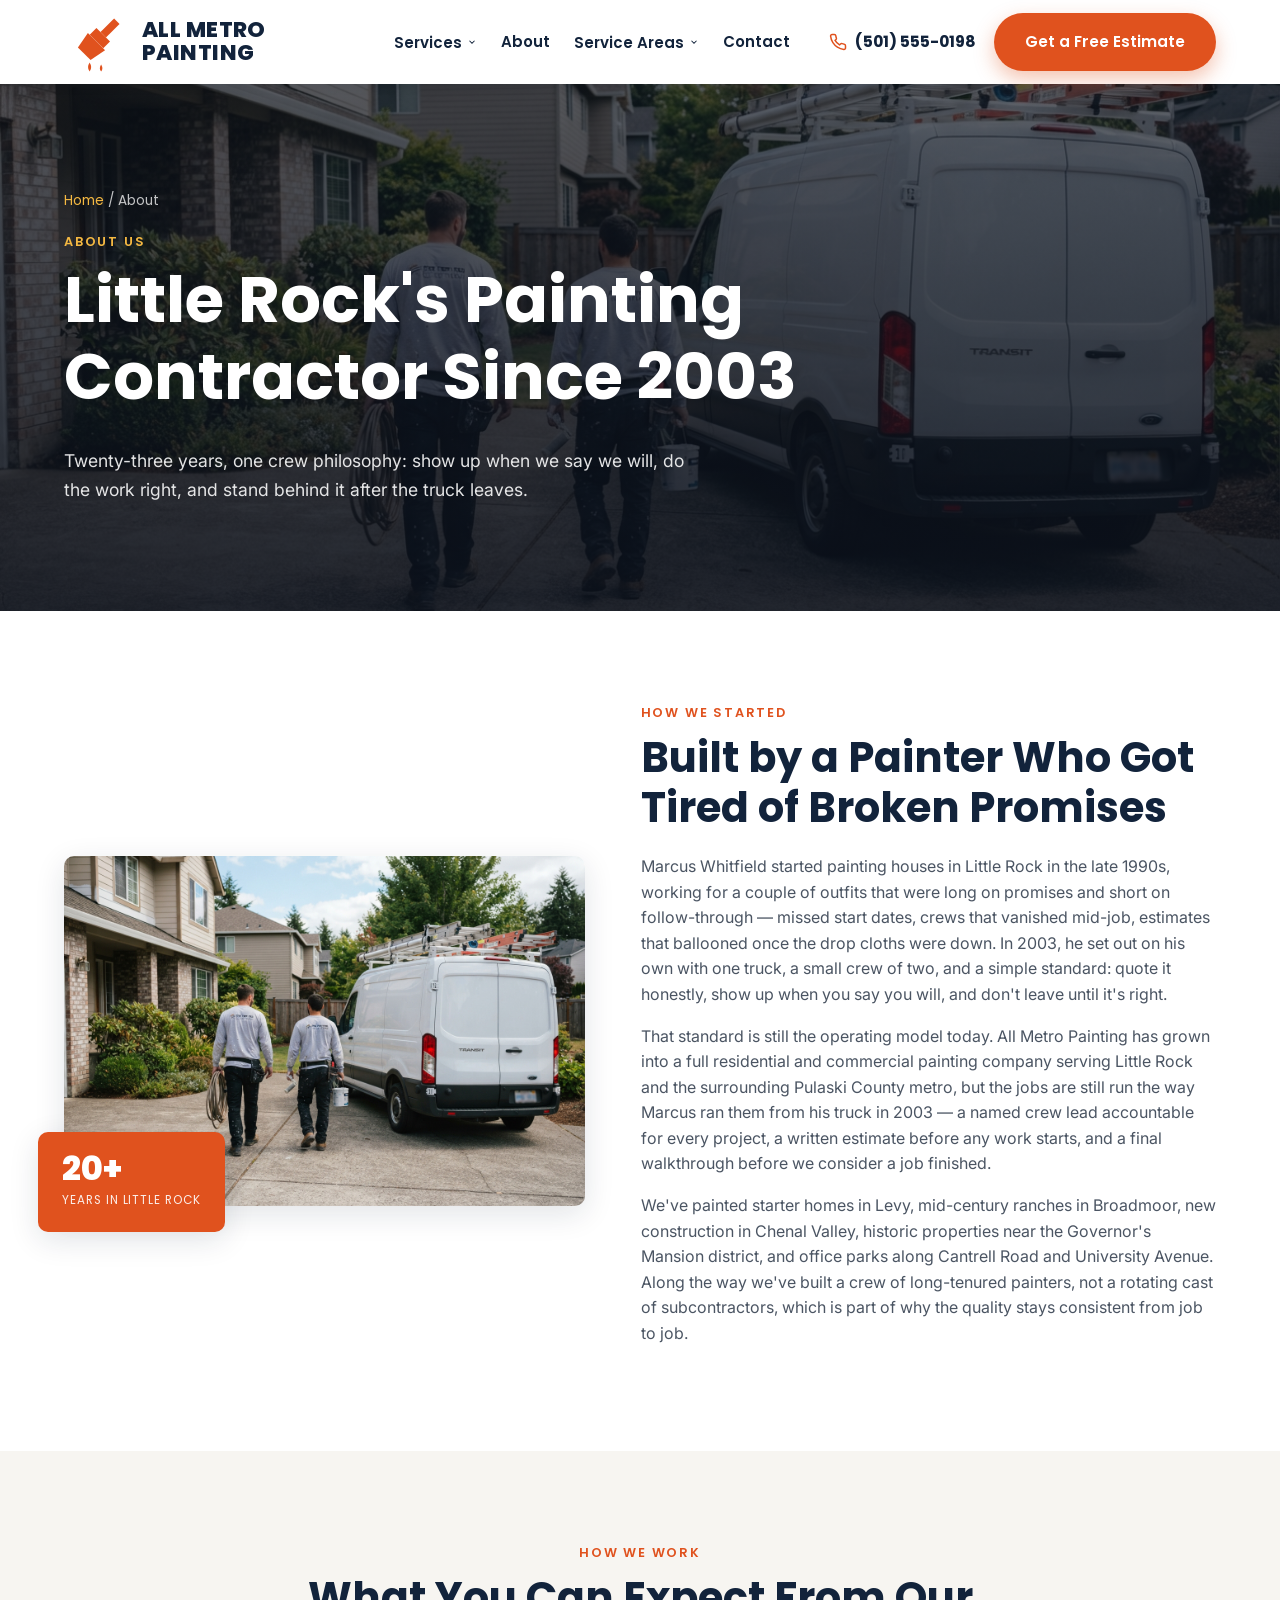
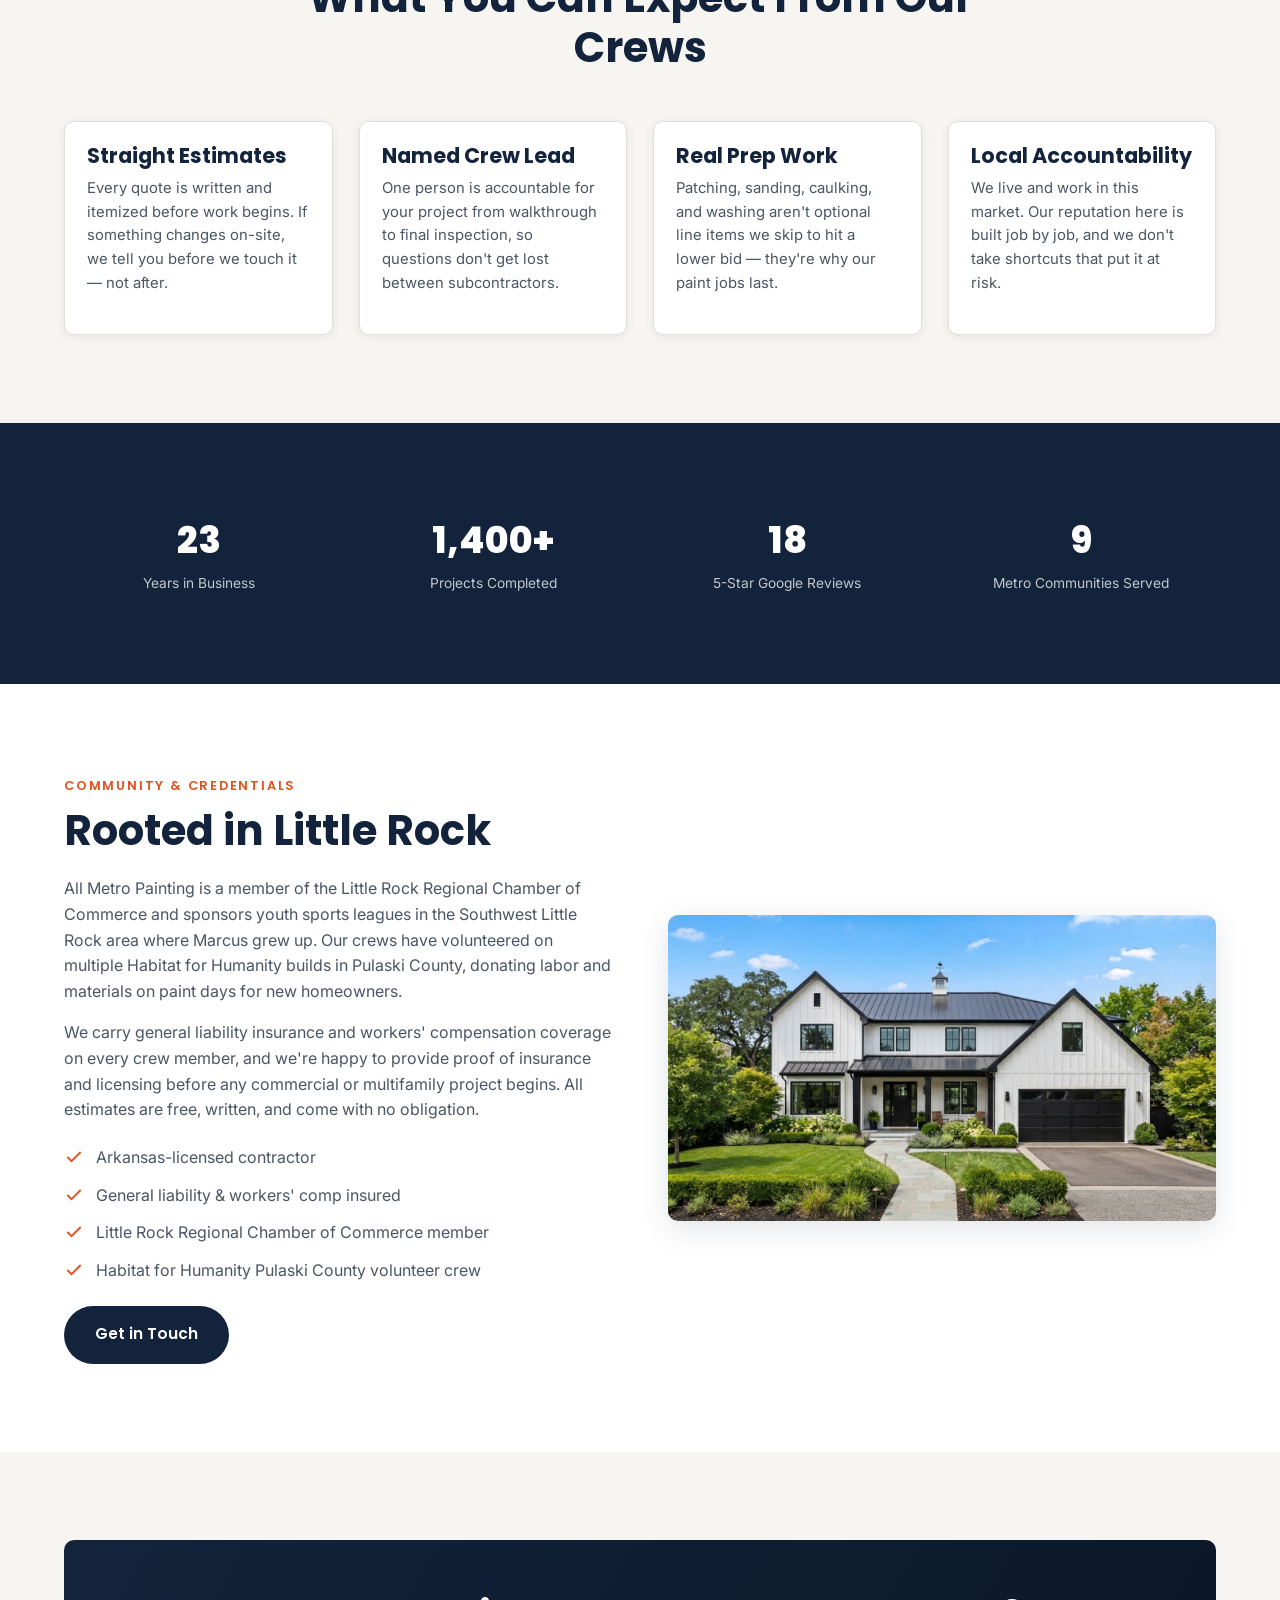
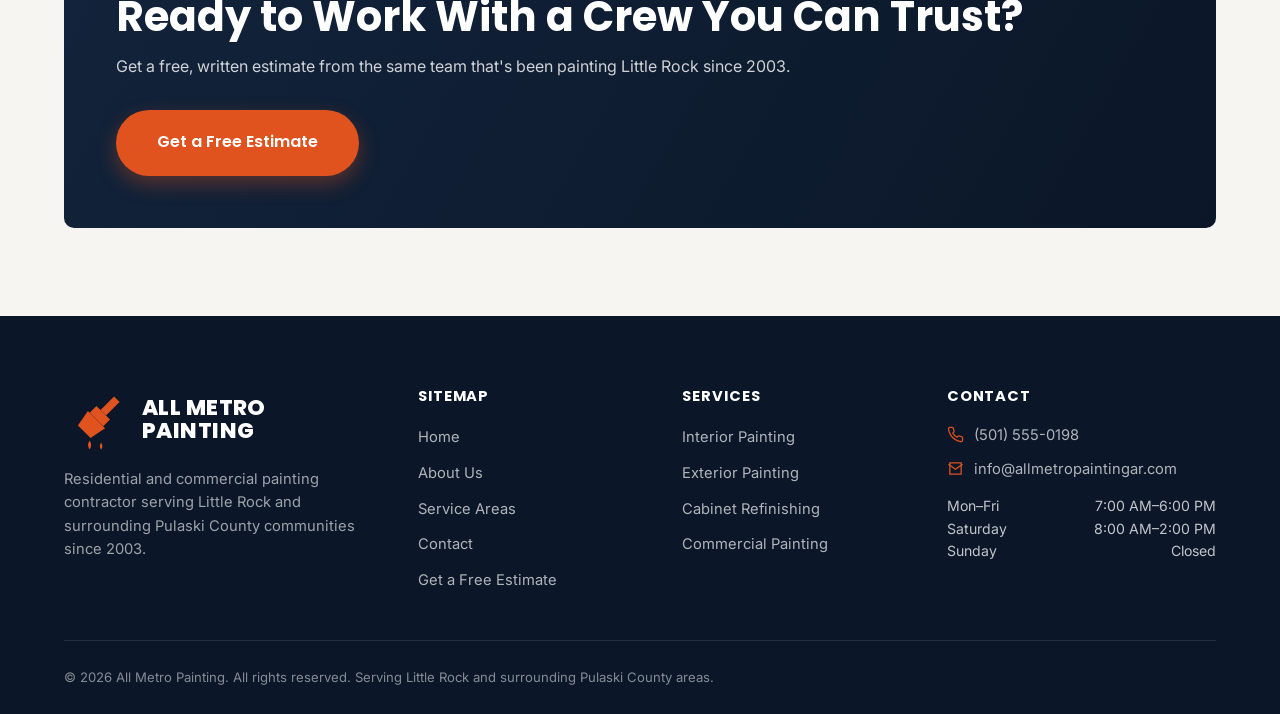
==== about.html @ 4302f113 "Initial commit" ====
<!DOCTYPE html>
<html lang="en">
<head>
<meta charset="UTF-8">
<meta name="viewport" content="width=device-width, initial-scale=1.0">
<title>About All Metro Painting | Little Rock Painting Contractor Since 2003</title>
<meta name="description" content="All Metro Painting has served Little Rock, AR and Pulaski County since 2003. Learn about our founder, our crew, and our approach to residential and commercial painting.">
<link rel="canonical" href="https://www.allmetropaintingar.com/about.html">
<link rel="preconnect" href="https://fonts.googleapis.com">
<link href="https://fonts.googleapis.com/css2?family=Inter:wght@400;500;600;700&family=Poppins:wght@600;700;800&display=swap" rel="stylesheet">
<link rel="stylesheet" href="css/style.css">
</head>
<body class="inner-page">

<header class="site-header">
  <div class="container nav-inner">
    <a href="index.html" class="brand" aria-label="All Metro Painting home">
      <svg class="brand-icon" viewBox="0 0 100 100" xmlns="http://www.w3.org/2000/svg" aria-hidden="true">
        <g transform="rotate(45 50 50)">
          <rect class="brush-body" x="44" y="4" width="12" height="30"/>
          <rect class="brush-body" x="35" y="34" width="30" height="15"/>
          <path class="brush-body" d="M31 49 L69 49 L64 76 L36 76 Z"/>
        </g>
        <path class="drip" d="M40 82 Q45 90 40 96 Q35 90 40 82 Z"/>
        <path class="drip" d="M58 85 Q62 91 58 96 Q54 91 58 85 Z"/>
      </svg>
      <span class="brand-word">ALL METRO PAINTING</span>
    </a>
    <nav aria-label="Primary">
      <ul class="nav-links">
        <li class="has-dropdown">
          <button class="nav-toplink" aria-haspopup="true">Services
            <svg class="caret" viewBox="0 0 24 24" fill="none" stroke="currentColor" stroke-width="2.5"><polyline points="6 9 12 15 18 9"/></svg>
          </button>
          <div class="dropdown mega">
            <a class="drop-link" href="services/interior-painting.html">
              <svg class="di" viewBox="0 0 24 24" fill="none" stroke="currentColor" stroke-width="1.8"><path d="M3 21h18M6 21V9l6-5 6 5v12M9 21v-6h6v6"/></svg>
              <span><strong>Interior Painting</strong><small>Walls, trim, ceilings & cabinetry</small></span>
            </a>
            <a class="drop-link" href="services/exterior-painting.html">
              <svg class="di" viewBox="0 0 24 24" fill="none" stroke="currentColor" stroke-width="1.8"><path d="M3 12l9-9 9 9M5 10v10h14V10"/></svg>
              <span><strong>Exterior Painting</strong><small>Siding, trim, stucco & fascia</small></span>
            </a>
            <a class="drop-link" href="services/cabinet-refinishing.html">
              <svg class="di" viewBox="0 0 24 24" fill="none" stroke="currentColor" stroke-width="1.8"><rect x="4" y="3" width="16" height="18" rx="1"/><path d="M12 3v18M8 8h.01M16 14h.01"/></svg>
              <span><strong>Cabinet Refinishing</strong><small>Factory-smooth spray finishes</small></span>
            </a>
            <a class="drop-link" href="services/commercial-painting.html">
              <svg class="di" viewBox="0 0 24 24" fill="none" stroke="currentColor" stroke-width="1.8"><path d="M3 21h18M5 21V7l7-4 7 4v14M9 21v-5h6v5M9 10h.01M15 10h.01M9 14h.01M15 14h.01"/></svg>
              <span><strong>Commercial Painting</strong><small>Retail, office & multifamily</small></span>
            </a>
          </div>
        </li>
        <li><a href="about.html">About</a></li>
        <li class="has-dropdown">
          <button class="nav-toplink" aria-haspopup="true">Service Areas
            <svg class="caret" viewBox="0 0 24 24" fill="none" stroke="currentColor" stroke-width="2.5"><polyline points="6 9 12 15 18 9"/></svg>
          </button>
          <div class="dropdown areas-drop">
            <a class="drop-link" href="service-areas.html"><span><strong>Little Rock</strong><small>Primary service area</small></span></a>
            <a class="drop-link" href="service-areas.html#north-little-rock"><span><strong>North Little Rock</strong></span></a>
            <a class="drop-link" href="service-areas.html#sherwood"><span><strong>Sherwood</strong></span></a>
            <a class="drop-link" href="service-areas.html#maumelle"><span><strong>Maumelle</strong></span></a>
            <a class="drop-link" href="service-areas.html#jacksonville"><span><strong>Jacksonville</strong></span></a>
            <a class="drop-link" href="service-areas.html#cabot"><span><strong>Cabot</strong></span></a>
            <a class="drop-link" href="service-areas.html#bryant"><span><strong>Bryant</strong></span></a>
            <a class="drop-link" href="service-areas.html#benton"><span><strong>Benton</strong></span></a>
            <a class="drop-link" href="service-areas.html#conway"><span><strong>Conway</strong></span></a>
          </div>
        </li>
        <li><a href="contact.html">Contact</a></li>
      </ul>
    </nav>
    <div class="nav-right">
      <a href="tel:+15015550198" class="nav-phone">
        <svg viewBox="0 0 24 24" fill="none" stroke="currentColor" stroke-width="2"><path d="M22 16.92v3a2 2 0 0 1-2.18 2 19.8 19.8 0 0 1-8.63-3.07 19.5 19.5 0 0 1-6-6 19.8 19.8 0 0 1-3.07-8.67A2 2 0 0 1 4.11 2h3a2 2 0 0 1 2 1.72c.127.96.362 1.903.7 2.81a2 2 0 0 1-.45 2.11L8.09 9.91a16 16 0 0 0 6 6l1.27-1.27a2 2 0 0 1 2.11-.45c.907.338 1.85.573 2.81.7A2 2 0 0 1 22 16.92z"/></svg>
        <span class="nav-phone-text">(501) 555-0198</span>
      </a>
      <a href="#" class="btn btn-accent" data-open-quote="">Get a Free Estimate</a>
      <button class="nav-toggle" aria-label="Open menu">
        <svg viewBox="0 0 24 24" fill="currentColor"><circle cx="12" cy="5" r="1.8"/><circle cx="12" cy="12" r="1.8"/><circle cx="12" cy="19" r="1.8"/></svg>
      </button>
    </div>
  </div>
</header>

<div class="drawer-backdrop"></div>
<div class="mobile-drawer">
  <div class="mobile-drawer-head">
    <span class="brand-word" style="color:var(--navy)">ALL METRO</span>
    <button class="modal-close drawer-close" aria-label="Close menu">
      <svg viewBox="0 0 24 24" fill="none" stroke="currentColor" stroke-width="2"><line x1="18" y1="6" x2="6" y2="18"/><line x1="6" y1="6" x2="18" y2="18"/></svg>
    </button>
  </div>
  <ul>
    <li>
      <button class="m-toggle">Services
        <svg width="18" height="18" viewBox="0 0 24 24" fill="none" stroke="currentColor" stroke-width="2.5"><polyline points="6 9 12 15 18 9"/></svg>
      </button>
      <div class="mobile-sub">
        <a href="services/interior-painting.html">Interior Painting</a>
        <a href="services/exterior-painting.html">Exterior Painting</a>
        <a href="services/cabinet-refinishing.html">Cabinet Refinishing</a>
        <a href="services/commercial-painting.html">Commercial Painting</a>
      </div>
    </li>
    <li><a href="about.html">About</a></li>
    <li>
      <button class="m-toggle">Service Areas
        <svg width="18" height="18" viewBox="0 0 24 24" fill="none" stroke="currentColor" stroke-width="2.5"><polyline points="6 9 12 15 18 9"/></svg>
      </button>
      <div class="mobile-sub">
        <a href="service-areas.html">Little Rock</a>
        <a href="service-areas.html#north-little-rock">North Little Rock</a>
        <a href="service-areas.html#sherwood">Sherwood</a>
        <a href="service-areas.html#maumelle">Maumelle</a>
        <a href="service-areas.html#jacksonville">Jacksonville</a>
        <a href="service-areas.html#cabot">Cabot</a>
        <a href="service-areas.html#bryant">Bryant</a>
        <a href="service-areas.html#benton">Benton</a>
        <a href="service-areas.html#conway">Conway</a>
      </div>
    </li>
    <li><a href="contact.html">Contact</a></li>
    <li><a href="tel:+15015550198">(501) 555-0198</a></li>
  </ul>
  <a href="#" class="btn btn-accent btn-block" data-open-quote="">Get a Free Estimate</a>
</div>

<!-- ===================== PAGE HEADER ===================== -->
<header class="page-header" style="background-image:url('images/about-team.jpg');">
  <div class="container page-header-inner">
    <p class="breadcrumb"><a href="index.html">Home</a> / About</p>
    <span class="eyebrow">About Us</span>
    <h1>Little Rock's Painting Contractor Since 2003</h1>
    <p class="lead">Twenty-three years, one crew philosophy: show up when we say we will, do the work right, and stand behind it after the truck leaves.</p>
  </div>
</header>

<!-- ===================== STORY ===================== -->
<section>
  <div class="container about-grid">
    <div class="about-media">
      <img src="images/about-team.jpg" alt="All Metro Painting crew arriving at a job site in Little Rock, AR">
      <div class="about-badge"><span class="num">20+</span><span class="lbl">Years in Little Rock</span></div>
    </div>
    <div>
      <span class="eyebrow">How We Started</span>
      <h2>Built by a Painter Who Got Tired of Broken Promises</h2>
      <p>Marcus Whitfield started painting houses in Little Rock in the late 1990s, working for a couple of outfits that were long on promises and short on follow-through &mdash; missed start dates, crews that vanished mid-job, estimates that ballooned once the drop cloths were down. In 2003, he set out on his own with one truck, a small crew of two, and a simple standard: quote it honestly, show up when you say you will, and don't leave until it's right.</p>
      <p>That standard is still the operating model today. All Metro Painting has grown into a full residential and commercial painting company serving Little Rock and the surrounding Pulaski County metro, but the jobs are still run the way Marcus ran them from his truck in 2003 &mdash; a named crew lead accountable for every project, a written estimate before any work starts, and a final walkthrough before we consider a job finished.</p>
      <p>We've painted starter homes in Levy, mid-century ranches in Broadmoor, new construction in Chenal Valley, historic properties near the Governor's Mansion district, and office parks along Cantrell Road and University Avenue. Along the way we've built a crew of long-tenured painters, not a rotating cast of subcontractors, which is part of why the quality stays consistent from job to job.</p>
    </div>
  </div>
</section>

<!-- ===================== VALUES ===================== -->
<section class="section-alt">
  <div class="container">
    <div class="section-head center">
      <span class="eyebrow">How We Work</span>
      <h2>What You Can Expect From Our Crews</h2>
    </div>
    <div class="services-grid" style="grid-template-columns:repeat(4,1fr);">
      <div class="service-card"><div class="body">
        <h3>Straight Estimates</h3>
        <p>Every quote is written and itemized before work begins. If something changes on-site, we tell you before we touch it &mdash; not after.</p>
      </div></div>
      <div class="service-card"><div class="body">
        <h3>Named Crew Lead</h3>
        <p>One person is accountable for your project from walkthrough to final inspection, so questions don't get lost between subcontractors.</p>
      </div></div>
      <div class="service-card"><div class="body">
        <h3>Real Prep Work</h3>
        <p>Patching, sanding, caulking, and washing aren't optional line items we skip to hit a lower bid &mdash; they're why our paint jobs last.</p>
      </div></div>
      <div class="service-card"><div class="body">
        <h3>Local Accountability</h3>
        <p>We live and work in this market. Our reputation here is built job by job, and we don't take shortcuts that put it at risk.</p>
      </div></div>
    </div>
  </div>
</section>

<!-- ===================== STATS ===================== -->
<section class="section-navy">
  <div class="container stat-band">
    <div class="stat"><span class="num">23</span><span class="lbl">Years in Business</span></div>
    <div class="stat"><span class="num">1,400+</span><span class="lbl">Projects Completed</span></div>
    <div class="stat"><span class="num">18</span><span class="lbl">5-Star Google Reviews</span></div>
    <div class="stat"><span class="num">9</span><span class="lbl">Metro Communities Served</span></div>
  </div>
</section>

<!-- ===================== COMMUNITY / CREDENTIALS ===================== -->
<section>
  <div class="container split reverse">
    <div>
      <span class="eyebrow">Community &amp; Credentials</span>
      <h2>Rooted in Little Rock</h2>
      <p>All Metro Painting is a member of the Little Rock Regional Chamber of Commerce and sponsors youth sports leagues in the Southwest Little Rock area where Marcus grew up. Our crews have volunteered on multiple Habitat for Humanity builds in Pulaski County, donating labor and materials on paint days for new homeowners.</p>
      <p>We carry general liability insurance and workers' compensation coverage on every crew member, and we're happy to provide proof of insurance and licensing before any commercial or multifamily project begins. All estimates are free, written, and come with no obligation.</p>
      <ul class="checklist">
        <li><svg viewBox="0 0 24 24" fill="none" stroke="currentColor" stroke-width="2.2"><polyline points="20 6 9 17 4 12"/></svg> Arkansas-licensed contractor</li>
        <li><svg viewBox="0 0 24 24" fill="none" stroke="currentColor" stroke-width="2.2"><polyline points="20 6 9 17 4 12"/></svg> General liability &amp; workers' comp insured</li>
        <li><svg viewBox="0 0 24 24" fill="none" stroke="currentColor" stroke-width="2.2"><polyline points="20 6 9 17 4 12"/></svg> Little Rock Regional Chamber of Commerce member</li>
        <li><svg viewBox="0 0 24 24" fill="none" stroke="currentColor" stroke-width="2.2"><polyline points="20 6 9 17 4 12"/></svg> Habitat for Humanity Pulaski County volunteer crew</li>
      </ul>
      <a href="contact.html" class="btn btn-navy">Get in Touch</a>
    </div>
    <div class="media">
      <img src="images/hero-exterior-painting.jpg" alt="Recently painted home exterior in Little Rock, AR by All Metro Painting">
    </div>
  </div>
</section>

<!-- ===================== CTA BAND ===================== -->
<section class="section-alt">
  <div class="container">
    <div class="cta-band">
      <div>
        <h2>Ready to Work With a Crew You Can Trust?</h2>
        <p>Get a free, written estimate from the same team that's been painting Little Rock since 2003.</p>
      </div>
      <a href="#" class="btn btn-accent btn-lg" data-open-quote="">Get a Free Estimate</a>
    </div>
  </div>
</section>

<!-- ===================== FOOTER ===================== -->
<footer class="site-footer">
  <div class="container">
    <div class="footer-grid">
      <div class="footer-brand">
        <a href="index.html" class="brand">
          <svg class="brand-icon" viewBox="0 0 100 100" xmlns="http://www.w3.org/2000/svg" aria-hidden="true" width="52" height="52">
            <g transform="rotate(45 50 50)">
              <rect class="brush-body" x="44" y="4" width="12" height="30"/>
              <rect class="brush-body" x="35" y="34" width="30" height="15"/>
              <path class="brush-body" d="M31 49 L69 49 L64 76 L36 76 Z"/>
            </g>
            <path class="drip" d="M40 82 Q45 90 40 96 Q35 90 40 82 Z"/>
            <path class="drip" d="M58 85 Q62 91 58 96 Q54 91 58 85 Z"/>
          </svg>
          <span class="brand-word">ALL METRO PAINTING</span>
        </a>
        <p>Residential and commercial painting contractor serving Little Rock and surrounding Pulaski County communities since 2003.</p>
      </div>
      <div>
        <h4>Sitemap</h4>
        <ul>
          <li><a href="index.html">Home</a></li>
          <li><a href="about.html">About Us</a></li>
          <li><a href="service-areas.html">Service Areas</a></li>
          <li><a href="contact.html">Contact</a></li>
          <li><a href="#" data-open-quote="">Get a Free Estimate</a></li>
        </ul>
      </div>
      <div>
        <h4>Services</h4>
        <ul>
          <li><a href="services/interior-painting.html">Interior Painting</a></li>
          <li><a href="services/exterior-painting.html">Exterior Painting</a></li>
          <li><a href="services/cabinet-refinishing.html">Cabinet Refinishing</a></li>
          <li><a href="services/commercial-painting.html">Commercial Painting</a></li>
        </ul>
      </div>
      <div>
        <h4>Contact</h4>
        <ul class="footer-contact">
          <li><svg viewBox="0 0 24 24" fill="none" stroke="currentColor" stroke-width="1.8"><path d="M22 16.92v3a2 2 0 0 1-2.18 2 19.8 19.8 0 0 1-8.63-3.07 19.5 19.5 0 0 1-6-6 19.8 19.8 0 0 1-3.07-8.67A2 2 0 0 1 4.11 2h3a2 2 0 0 1 2 1.72c.127.96.362 1.903.7 2.81a2 2 0 0 1-.45 2.11L8.09 9.91a16 16 0 0 0 6 6l1.27-1.27a2 2 0 0 1 2.11-.45c.907.338 1.85.573 2.81.7A2 2 0 0 1 22 16.92z"/></svg> <a href="tel:+15015550198">(501) 555-0198</a></li>
          <li><svg viewBox="0 0 24 24" fill="none" stroke="currentColor" stroke-width="1.8"><path d="M4 4h16v16H4z"/><path d="M22 6l-10 7L2 6"/></svg> <a href="mailto:info@allmetropaintingar.com">info@allmetropaintingar.com</a></li>
        </ul>
        <div style="margin-top:14px;">
          <div class="footer-hours-row"><span>Mon&ndash;Fri</span><span>7:00 AM&ndash;6:00 PM</span></div>
          <div class="footer-hours-row"><span>Saturday</span><span>8:00 AM&ndash;2:00 PM</span></div>
          <div class="footer-hours-row"><span>Sunday</span><span>Closed</span></div>
        </div>
      </div>
    </div>
    <div class="footer-bottom">
      <span>&copy; 2026 All Metro Painting. All rights reserved. Serving Little Rock and surrounding Pulaski County areas.</span>
    </div>
  </div>
</footer>

<!-- ===================== QUOTE MODAL ===================== -->
<div class="modal-overlay">
  <div class="modal-box">
    <button class="modal-close" data-close-quote aria-label="Close">
      <svg viewBox="0 0 24 24" fill="none" stroke="currentColor" stroke-width="2"><line x1="18" y1="6" x2="6" y2="18"/><line x1="6" y1="6" x2="18" y2="18"/></svg>
    </button>
    <h2>Get a Free Estimate</h2>
    <p class="sub">Fill out the form and a member of our Little Rock team will follow up within one business day.</p>
    <form id="quote-form" class="js-quote-form">
      <div class="form-row">
        <div class="form-field"><label for="quote-name">Full Name</label><input type="text" id="quote-name" required></div>
        <div class="form-field"><label for="quote-phone">Phone</label><input type="tel" id="quote-phone" required></div>
      </div>
      <div class="form-field"><label for="quote-email">Email</label><input type="email" id="quote-email" required></div>
      <div class="form-field">
        <label for="quote-service">Service Needed</label>
        <select id="quote-service">
          <option value="">Select a service</option>
          <option value="interior">Interior Painting</option>
          <option value="exterior">Exterior Painting</option>
          <option value="cabinets">Cabinet Refinishing</option>
          <option value="commercial">Commercial Painting</option>
        </select>
      </div>
      <div class="form-field"><label for="quote-details">Project Details</label><textarea id="quote-details" rows="4" placeholder="Tell us about your space, timeline, and any details that help us scope the job."></textarea></div>
      <button type="submit" class="btn btn-accent btn-block btn-lg">Request Free Estimate</button>
      <p class="form-note">By submitting, you agree to be contacted about your project. We never share your information.</p>
    </form>
    <div class="form-success">
      <svg viewBox="0 0 24 24" fill="none" stroke="currentColor" stroke-width="1.6"><circle cx="12" cy="12" r="10"/><polyline points="8 12 11 15 16 9"/></svg>
      <h2>Request Received</h2>
      <p>Thanks &mdash; a member of our team will reach out within one business day to schedule your free estimate.</p>
    </div>
  </div>
</div>

<script src="js/script.js"></script>
</body>
</html>
---- css/style.css ----
/* ==========================================================================
   All Metro Painting — core stylesheet
   ========================================================================== */

:root {
  --navy: #12233B;
  --navy-dark: #0B1728;
  --navy-light: #1E3A5F;
  --accent: #E0521E;
  --accent-dark: #B93F13;
  --gold: #F5B942;
  --offwhite: #F7F5F1;
  --cream: #FBF9F6;
  --white: #FFFFFF;
  --ink: #1B2430;
  --gray-700: #4B5563;
  --gray-500: #6B7280;
  --gray-300: #D6D3CC;
  --gray-200: #E7E4DD;
  --border: #E2DFD9;

  --font-head: 'Poppins', 'Segoe UI', Arial, sans-serif;
  --font-body: 'Inter', 'Segoe UI', Arial, sans-serif;

  --container: 1200px;
  --radius: 10px;
  --radius-sm: 6px;
  --shadow-sm: 0 2px 10px rgba(18, 35, 59, 0.08);
  --shadow-md: 0 8px 30px rgba(18, 35, 59, 0.12);
  --shadow-lg: 0 20px 50px rgba(18, 35, 59, 0.22);
}

* { box-sizing: border-box; }
html { scroll-behavior: smooth; }

body {
  margin: 0;
  font-family: var(--font-body);
  color: var(--ink);
  background: var(--white);
  line-height: 1.6;
  -webkit-font-smoothing: antialiased;
}

img { max-width: 100%; display: block; }
a { color: inherit; text-decoration: none; }
ul { margin: 0; padding: 0; list-style: none; }
button { font-family: inherit; cursor: pointer; }

h1, h2, h3, h4 {
  font-family: var(--font-head);
  color: var(--navy);
  line-height: 1.2;
  margin: 0 0 .5em;
  font-weight: 700;
}

h1 { font-size: clamp(2.4rem, 5vw, 4rem); }
h2 { font-size: clamp(1.9rem, 3.4vw, 2.6rem); }
h3 { font-size: 1.3rem; }
p { margin: 0 0 1em; color: var(--gray-700); }

.container {
  max-width: var(--container);
  margin: 0 auto;
  padding: 0 24px;
}

.eyebrow {
  display: inline-block;
  font-family: var(--font-head);
  font-weight: 600;
  font-size: .8rem;
  letter-spacing: .14em;
  text-transform: uppercase;
  color: var(--accent);
  margin-bottom: .75em;
}

.section-head {
  max-width: 720px;
  margin: 0 0 3rem;
}
.section-head.center { margin-left: auto; margin-right: auto; text-align: center; }
.section-head p { font-size: 1.08rem; }

section { padding: 5.5rem 0; }
.section-alt { background: var(--offwhite); }
.section-navy { background: var(--navy); color: var(--white); }
.section-navy h2, .section-navy h3 { color: var(--white); }
.section-navy p { color: rgba(255,255,255,.78); }

/* ---------- Buttons ---------- */
.btn {
  display: inline-flex;
  align-items: center;
  justify-content: center;
  gap: .5em;
  padding: .95em 1.9em;
  border-radius: 999px;
  font-family: var(--font-head);
  font-weight: 600;
  font-size: .96rem;
  border: 2px solid transparent;
  transition: transform .15s ease, box-shadow .15s ease, background .15s ease, color .15s ease, border-color .15s ease;
  white-space: nowrap;
}
.btn-accent {
  background: var(--accent);
  color: var(--white);
  box-shadow: 0 8px 20px rgba(224,82,30,.35);
}
.btn-accent:hover { background: var(--accent-dark); transform: translateY(-2px); }
.btn-outline {
  background: transparent;
  color: var(--white);
  border-color: rgba(255,255,255,.55);
}
.btn-outline:hover { background: rgba(255,255,255,.12); border-color: var(--white); }
.btn-navy {
  background: var(--navy);
  color: var(--white);
}
.btn-navy:hover { background: var(--navy-light); transform: translateY(-2px); }
.btn-ghost-navy {
  background: transparent;
  color: var(--navy);
  border-color: var(--navy);
}
.btn-ghost-navy:hover { background: var(--navy); color: var(--white); }
.btn-block { width: 100%; }
.btn-lg { padding: 1.1em 2.4em; font-size: 1.02rem; }

/* ==========================================================================
   Header / Nav
   ========================================================================== */
.site-header {
  position: fixed;
  top: 0; left: 0; right: 0;
  z-index: 500;
  padding: 18px 0;
  transition: background .25s ease, box-shadow .25s ease, padding .25s ease;
}
.site-header.is-transparent {
  background: linear-gradient(to bottom, rgba(11,23,40,.55), rgba(11,23,40,0));
}
.site-header.is-solid,
.site-header.nav-solid {
  background: var(--white);
  box-shadow: var(--shadow-sm);
  padding: 10px 0;
}

.nav-inner {
  display: flex;
  align-items: center;
  justify-content: flex-start;
  gap: 28px;
}

/* Logo */
.brand {
  display: flex;
  align-items: center;
  gap: 14px;
}
.brand-icon { width: 64px; height: 64px; flex-shrink: 0; }
.brand-icon .drip { fill: var(--accent); }
.brand-icon .brush-body { fill: var(--accent); }
.brand-icon .brush-outline { stroke: var(--white); }
.site-header.is-solid .brand-icon .brush-outline,
.site-header.nav-solid .brand-icon .brush-outline { stroke: var(--white); }
.brand-word {
  font-family: var(--font-head);
  font-weight: 800;
  font-size: 1.36rem;
  letter-spacing: .02em;
  line-height: 1.05;
  color: var(--white);
  transition: color .2s ease;
}
.brand-word span {
  display: block;
  font-family: var(--font-body);
  font-weight: 500;
  font-size: .62rem;
  letter-spacing: .22em;
  text-transform: uppercase;
  color: var(--accent);
  margin-top: 3px;
}
.site-header.is-solid .brand-word,
.site-header.nav-solid .brand-word,
.page-header-inner .brand-word,
.inner-page .brand-word { color: var(--navy); }

/* Nav links */
.nav-links {
  display: flex;
  align-items: center;
  gap: 2px;
  margin: 0;
}
.nav-links > li { position: relative; }
.nav-links > li > a,
.nav-links > li > button.nav-toplink {
  display: flex;
  align-items: center;
  gap: 5px;
  padding: 10px 11px;
  font-family: var(--font-head);
  font-weight: 600;
  font-size: .94rem;
  color: var(--white);
  white-space: nowrap;
  border: none;
  background: none;
  border-radius: 6px;
  transition: color .2s ease, background .2s ease;
}
.site-header.is-solid .nav-links > li > a,
.site-header.nav-solid .nav-links > li > a,
.site-header.is-solid .nav-links > li > button.nav-toplink,
.site-header.nav-solid .nav-links > li > button.nav-toplink { color: var(--navy); }

.nav-links > li > a:hover,
.nav-links > li > button.nav-toplink:hover { background: rgba(255,255,255,.14); }
.site-header.is-solid .nav-links > li > a:hover,
.site-header.nav-solid .nav-links > li > a:hover,
.site-header.is-solid .nav-links > li > button.nav-toplink:hover,
.site-header.nav-solid .nav-links > li > button.nav-toplink:hover { background: var(--offwhite); }

.caret { width: 10px; height: 10px; transition: transform .2s ease; }
li.has-dropdown:hover .caret,
li.has-dropdown.open .caret { transform: rotate(180deg); }

.dropdown {
  position: absolute;
  top: 100%;
  left: 0;
  min-width: 300px;
  background: var(--white);
  border-radius: var(--radius);
  box-shadow: var(--shadow-lg);
  padding: 10px;
  opacity: 0;
  visibility: hidden;
  transform: translateY(8px);
  transition: opacity .18s ease, transform .18s ease, visibility .18s ease;
}
li.has-dropdown:hover .dropdown,
li.has-dropdown.open .dropdown { opacity: 1; visibility: visible; transform: translateY(4px); }

.dropdown.mega { min-width: 460px; padding: 16px; display: grid; grid-template-columns: 1fr 1fr; gap: 6px; }
.dropdown a.drop-link {
  display: flex;
  align-items: center;
  gap: 12px;
  padding: 12px;
  border-radius: 8px;
  color: var(--navy);
}
.dropdown a.drop-link:hover { background: var(--offwhite); }
.drop-link .di { width: 30px; height: 30px; color: var(--accent); flex-shrink: 0; }
.drop-link strong { display: block; font-family: var(--font-head); font-size: .92rem; }
.drop-link small { color: var(--gray-500); font-size: .78rem; }

.dropdown.areas-drop { min-width: 320px; }
.dropdown.areas-drop a.drop-link { padding: 10px 12px; }

.nav-right {
  display: flex;
  align-items: center;
  gap: 18px;
  margin-left: auto;
  flex-shrink: 0;
}
.nav-phone {
  display: flex;
  align-items: center;
  gap: 8px;
  font-family: var(--font-head);
  font-weight: 700;
  font-size: .98rem;
  color: var(--white);
}
.site-header.is-solid .nav-phone,
.site-header.nav-solid .nav-phone { color: var(--navy); }
.nav-phone svg { width: 18px; height: 18px; color: var(--accent); }

.nav-toggle {
  display: none;
  background: rgba(255,255,255,.16);
  border: 1px solid rgba(255,255,255,.32);
  border-radius: 50%;
  width: 42px; height: 42px;
  color: var(--white);
  backdrop-filter: blur(6px);
  -webkit-backdrop-filter: blur(6px);
  transition: background .2s ease, border-color .2s ease;
}
.nav-toggle svg { width: 20px; height: 20px; }
.nav-toggle:hover { background: rgba(255,255,255,.28); }
.site-header.is-solid .nav-toggle, .site-header.nav-solid .nav-toggle {
  color: var(--navy);
  background: var(--offwhite);
  border-color: var(--border);
}
.site-header.is-solid .nav-toggle:hover, .site-header.nav-solid .nav-toggle:hover { background: var(--gray-200); }

/* ==========================================================================
   Hero
   ========================================================================== */
.hero {
  position: relative;
  min-height: 100vh;
  width: 100%;
  display: flex;
  align-items: flex-end;
  background-size: cover;
  background-position: center;
  overflow: hidden;
}
.hero::before {
  content: "";
  position: absolute;
  inset: 0;
  background:
    linear-gradient(to top, rgba(11,17,28,.92) 0%, rgba(11,17,28,.55) 32%, rgba(11,17,28,.15) 58%, rgba(11,17,28,.05) 100%),
    linear-gradient(to right, rgba(11,17,28,.55) 0%, rgba(11,17,28,.05) 55%);
}
.hero-content {
  position: relative;
  z-index: 2;
  padding: 0 24px 5.5rem;
  max-width: var(--container);
  margin: 0 auto;
  width: 100%;
  color: var(--white);
}
.hero-content .eyebrow { color: var(--gold); }
.hero-content h1 {
  color: var(--white);
  max-width: 780px;
  margin-bottom: .4em;
}
.hero-sub {
  font-size: 1.18rem;
  color: rgba(255,255,255,.9);
  max-width: 640px;
  margin-bottom: 1.8rem;
}
.hero-ctas { display: flex; gap: 14px; flex-wrap: wrap; margin-bottom: 2rem; }
.hero-badges { display: flex; gap: 12px; flex-wrap: wrap; }
.badge-pill {
  display: flex;
  align-items: center;
  gap: 8px;
  background: rgba(255,255,255,.14);
  backdrop-filter: blur(10px);
  -webkit-backdrop-filter: blur(10px);
  border: 1px solid rgba(255,255,255,.28);
  border-radius: 999px;
  padding: 10px 18px;
  font-family: var(--font-head);
  font-weight: 600;
  font-size: .88rem;
  color: var(--white);
}
.badge-pill .stars { color: var(--gold); letter-spacing: 1px; }
.badge-pill .google-g { flex-shrink: 0; }
.hero-scroll {
  position: absolute;
  bottom: 28px; left: 50%;
  transform: translateX(-50%);
  z-index: 2;
  color: rgba(255,255,255,.75);
  animation: bob 2s ease-in-out infinite;
}
@keyframes bob { 0%,100% { transform: translate(-50%,0); } 50% { transform: translate(-50%,8px); } }

/* Inner page header (non-home) */
.page-header {
  position: relative;
  padding: 190px 0 90px;
  background-size: cover;
  background-position: center;
  color: var(--white);
}
.page-header::before {
  content: "";
  position: absolute; inset: 0;
  background: linear-gradient(to top, rgba(11,17,28,.88), rgba(11,17,28,.62));
}
.page-header-inner { position: relative; z-index: 2; }
.page-header .eyebrow { color: var(--gold); }
.page-header h1 { color: var(--white); max-width: 760px; }
.page-header p.lead { color: rgba(255,255,255,.88); max-width: 620px; font-size: 1.1rem; }
.breadcrumb { font-size: .85rem; color: rgba(255,255,255,.75); margin-bottom: 1rem; font-family: var(--font-head); }
.breadcrumb a { color: var(--gold); }

/* ==========================================================================
   Reviews strip
   ========================================================================== */
.reviews-strip { background: var(--navy); padding: 4rem 0; overflow: hidden; }
.reviews-head {
  display: flex; align-items: center; justify-content: space-between; gap: 24px;
  margin-bottom: 2.2rem; flex-wrap: wrap;
}
.reviews-head h2 { color: var(--white); margin: 0; }
.reviews-agg { display: flex; align-items: center; gap: 10px; color: var(--white); font-family: var(--font-head); }
.reviews-agg .stars { color: var(--gold); font-size: 1.1rem; letter-spacing: 2px; }
.reviews-track {
  display: flex;
  gap: 20px;
  overflow-x: auto;
  scroll-snap-type: x mandatory;
  padding-bottom: 12px;
  -ms-overflow-style: none;
  scrollbar-width: thin;
}
.review-card {
  scroll-snap-align: start;
  flex: 0 0 300px;
  background: var(--navy-light);
  border: 1px solid rgba(255,255,255,.1);
  border-radius: var(--radius);
  padding: 22px;
}
.review-card .stars { color: var(--gold); letter-spacing: 2px; margin-bottom: 10px; display: block; }
.review-card p { color: rgba(255,255,255,.92); font-size: .95rem; margin-bottom: 14px; }
.review-meta { display: flex; align-items: center; gap: 10px; }
.review-avatar {
  width: 38px; height: 38px; border-radius: 50%;
  background: var(--accent); color: var(--white);
  display: flex; align-items: center; justify-content: center;
  font-family: var(--font-head); font-weight: 700; font-size: .85rem;
}
.review-name { font-family: var(--font-head); font-weight: 600; font-size: .88rem; color: var(--white); }
.review-date { font-size: .76rem; color: rgba(255,255,255,.55); }
.review-controls { display: flex; gap: 10px; margin-top: 1.6rem; }
.review-controls button {
  width: 40px; height: 40px; border-radius: 50%;
  border: 1px solid rgba(255,255,255,.3); background: transparent; color: var(--white);
  display: flex; align-items: center; justify-content: center;
  transition: background .2s ease;
}
.review-controls button:hover { background: rgba(255,255,255,.15); }

/* ==========================================================================
   Services grid
   ========================================================================== */
.services-grid { display: grid; grid-template-columns: repeat(4, 1fr); gap: 26px; }
.service-card {
  background: var(--white);
  border-radius: var(--radius);
  overflow: hidden;
  box-shadow: var(--shadow-sm);
  transition: transform .2s ease, box-shadow .2s ease;
  border: 1px solid var(--border);
}
.service-card:hover { transform: translateY(-6px); box-shadow: var(--shadow-md); }
.service-card .thumb { height: 190px; overflow: hidden; }
.service-card .thumb img { width: 100%; height: 100%; object-fit: cover; transition: transform .4s ease; }
.service-card:hover .thumb img { transform: scale(1.06); }
.service-card .body { padding: 22px; }
.service-card h3 { margin-bottom: .4em; }
.service-card p { font-size: .93rem; margin-bottom: 1.1em; }
.service-card .card-link { font-family: var(--font-head); font-weight: 600; color: var(--accent); font-size: .9rem; display: inline-flex; align-items: center; gap: 6px; }
.service-card .card-link svg { width: 16px; height: 16px; transition: transform .2s ease; }
.service-card:hover .card-link svg { transform: translateX(4px); }

/* ==========================================================================
   Before / After gallery
   ========================================================================== */
.gallery-grid { display: grid; grid-template-columns: repeat(3, 1fr); gap: 30px; }
.ba-slider {
  position: relative;
  border-radius: var(--radius);
  overflow: hidden;
  aspect-ratio: 4 / 3;
  box-shadow: var(--shadow-sm);
  user-select: none;
  cursor: ew-resize;
}
.ba-slider img {
  position: absolute; inset: 0; width: 100%; height: 100%; object-fit: cover;
  user-select: none; -webkit-user-drag: none;
}
.ba-slider .ba-after { z-index: 1; }
.ba-slider .ba-before-wrap {
  position: absolute; inset: 0; overflow: hidden; z-index: 2;
  width: 50%;
}
.ba-slider .ba-before-wrap img { width: var(--ba-img-w, 100%); max-width: none; height: 100%; }
.ba-handle {
  position: absolute; top: 0; bottom: 0; left: 50%;
  width: 3px; background: var(--white); z-index: 3;
  transform: translateX(-50%);
  box-shadow: 0 0 0 1px rgba(0,0,0,.15);
}
.ba-handle::after {
  content: "";
  position: absolute; top: 50%; left: 50%; transform: translate(-50%,-50%);
  width: 44px; height: 44px; border-radius: 50%;
  background: var(--white);
  box-shadow: var(--shadow-md);
  background-image: url("data:image/svg+xml;utf8,<svg xmlns='http://www.w3.org/2000/svg' viewBox='0 0 24 24' fill='none' stroke='%2312233B' stroke-width='2' stroke-linecap='round' stroke-linejoin='round'><polyline points='8 7 3 12 8 17'></polyline><polyline points='16 7 21 12 16 17'></polyline></svg>");
  background-repeat: no-repeat;
  background-position: center;
  background-size: 22px;
}
.ba-tag { position: absolute; top: 14px; z-index: 4; font-family: var(--font-head); font-weight: 700; font-size: .72rem; letter-spacing: .06em; text-transform: uppercase; padding: 6px 12px; border-radius: 999px; color: var(--white); }
.ba-tag.before-tag { left: 14px; background: rgba(18,35,59,.75); }
.ba-tag.after-tag { right: 14px; background: var(--accent); }
.ba-caption { text-align: center; margin-top: 14px; font-family: var(--font-head); font-weight: 600; color: var(--navy); }
.ba-hint { text-align: center; font-size: .82rem; color: var(--gray-500); margin-top: 4px; }

/* ==========================================================================
   About
   ========================================================================== */
.about-grid { display: grid; grid-template-columns: .95fr 1.05fr; gap: 56px; align-items: center; }
.about-media { position: relative; }
.about-media img { border-radius: var(--radius); width: 100%; box-shadow: var(--shadow-md); }
.about-badge {
  position: absolute; bottom: -26px; left: -26px;
  background: var(--accent); color: var(--white);
  border-radius: var(--radius);
  padding: 20px 24px;
  box-shadow: var(--shadow-md);
  font-family: var(--font-head);
}
.about-badge .num { font-size: 2.1rem; font-weight: 800; line-height: 1; display: block; }
.about-badge .lbl { font-size: .74rem; text-transform: uppercase; letter-spacing: .08em; opacity: .9; }
.about-stats { display: grid; grid-template-columns: repeat(3, 1fr); gap: 18px; margin: 1.8rem 0; }
.about-stats div { border-left: 3px solid var(--accent); padding-left: 14px; }
.about-stats .num { display: block; font-family: var(--font-head); font-size: 1.7rem; font-weight: 800; color: var(--navy); }
.about-stats .lbl { font-size: .82rem; color: var(--gray-500); }
.about-signature { margin-top: 2rem; display: flex; align-items: center; gap: 16px; }
.about-signature img.sig { height: 46px; }
.about-signature .who strong { display: block; font-family: var(--font-head); color: var(--navy); }
.about-signature .who span { font-size: .82rem; color: var(--gray-500); }

/* ==========================================================================
   Service areas
   ========================================================================== */
.areas-primary {
  display: flex; align-items: center; gap: 16px;
  background: var(--white); border: 1px solid var(--border);
  border-radius: var(--radius); padding: 22px 26px; margin-bottom: 2rem;
  box-shadow: var(--shadow-sm);
}
.areas-primary svg { width: 34px; height: 34px; color: var(--accent); flex-shrink: 0; }
.areas-primary strong { font-family: var(--font-head); color: var(--navy); font-size: 1.1rem; display: block; }
.areas-primary span { color: var(--gray-500); font-size: .9rem; }
.areas-grid { display: grid; grid-template-columns: repeat(4, 1fr); gap: 16px; }
.area-chip {
  background: var(--white);
  border: 1px solid var(--border);
  border-radius: var(--radius-sm);
  padding: 16px 18px;
  display: flex; align-items: center; gap: 10px;
  transition: border-color .2s ease, background .2s ease;
}
.area-chip:hover { border-color: var(--accent); background: var(--cream); }
.area-chip svg { width: 18px; height: 18px; color: var(--accent); flex-shrink: 0; }
.area-chip span { font-family: var(--font-head); font-weight: 600; color: var(--navy); font-size: .92rem; }

/* ==========================================================================
   Quote section / form
   ========================================================================== */
.quote-wrap {
  display: grid; grid-template-columns: 1fr 1fr;
  background: var(--navy);
  border-radius: var(--radius);
  overflow: hidden;
}
.quote-info { padding: 52px; color: var(--white); }
.quote-info h2 { color: var(--white); }
.quote-info ul { margin-top: 1.6rem; display: grid; gap: 14px; }
.quote-info li { display: flex; gap: 12px; align-items: flex-start; color: rgba(255,255,255,.9); font-size: .95rem; }
.quote-info li svg { width: 20px; height: 20px; color: var(--gold); flex-shrink: 0; margin-top: 2px; }
.quote-form { background: var(--white); padding: 52px; }
.form-row { display: grid; grid-template-columns: 1fr 1fr; gap: 14px; margin-bottom: 14px; }
.form-field { display: flex; flex-direction: column; gap: 6px; margin-bottom: 14px; }
.form-field label { font-family: var(--font-head); font-weight: 600; font-size: .82rem; color: var(--navy); }
.form-field input, .form-field select, .form-field textarea {
  padding: 12px 14px; border: 1px solid var(--gray-300); border-radius: var(--radius-sm);
  font-family: var(--font-body); font-size: .95rem; color: var(--ink); background: var(--white);
  transition: border-color .2s ease, box-shadow .2s ease;
}
.form-field input:focus, .form-field select:focus, .form-field textarea:focus {
  outline: none; border-color: var(--accent); box-shadow: 0 0 0 3px rgba(224,82,30,.15);
}
.form-note { font-size: .78rem; color: var(--gray-500); margin-top: 10px; text-align: center; }

/* Modal */
.modal-overlay {
  position: fixed; inset: 0; background: rgba(11,17,28,.68);
  display: flex; align-items: center; justify-content: center;
  z-index: 1000; padding: 20px;
  opacity: 0; visibility: hidden; transition: opacity .2s ease, visibility .2s ease;
}
.modal-overlay.open { opacity: 1; visibility: visible; }
.modal-box {
  background: var(--white); border-radius: var(--radius); max-width: 560px; width: 100%;
  max-height: 92vh; overflow-y: auto; padding: 40px;
  transform: translateY(16px); transition: transform .2s ease;
  position: relative;
}
.modal-overlay.open .modal-box { transform: translateY(0); }
.modal-close {
  position: absolute; top: 16px; right: 16px; width: 36px; height: 36px;
  border-radius: 50%; border: none; background: var(--offwhite); color: var(--navy);
  display: flex; align-items: center; justify-content: center;
}
.modal-box h2 { font-size: 1.5rem; margin-bottom: .2em; }
.modal-box .sub { color: var(--gray-500); margin-bottom: 1.6rem; font-size: .92rem; }
.form-success {
  display: none; text-align: center; padding: 20px 0;
}
.form-success.show { display: block; }
.form-success svg { width: 56px; height: 56px; color: #2E9E5B; margin: 0 auto 14px; }

/* ==========================================================================
   Generic content blocks (service pages / about / contact)
   ========================================================================== */
.split { display: grid; grid-template-columns: 1fr 1fr; gap: 56px; align-items: center; }
.split img { border-radius: var(--radius); box-shadow: var(--shadow-md); width: 100%; }
.split.reverse .media { order: 2; }
.checklist { display: grid; gap: 12px; margin: 1.4rem 0; }
.checklist li { display: flex; gap: 12px; align-items: flex-start; color: var(--gray-700); }
.checklist li svg { width: 20px; height: 20px; color: var(--accent); flex-shrink: 0; margin-top: 2px; }

.process-grid { display: grid; grid-template-columns: repeat(4, 1fr); gap: 24px; counter-reset: step; }
.process-step { position: relative; padding-top: 10px; }
.process-step::before {
  counter-increment: step; content: counter(step);
  display: flex; align-items: center; justify-content: center;
  width: 46px; height: 46px; border-radius: 50%;
  background: var(--navy); color: var(--white);
  font-family: var(--font-head); font-weight: 700; font-size: 1.1rem;
  margin-bottom: 16px;
}
.process-step h3 { font-size: 1.05rem; }
.process-step p { font-size: .9rem; }

.stat-band { display: grid; grid-template-columns: repeat(4, 1fr); gap: 24px; }
.stat-band .stat { text-align: center; }
.stat-band .num { font-family: var(--font-head); font-size: 2.3rem; font-weight: 800; color: var(--white); display: block; }
.stat-band .lbl { color: rgba(255,255,255,.75); font-size: .86rem; }

.faq-list { max-width: 820px; margin: 0 auto; }
.faq-item { border-bottom: 1px solid var(--border); }
.faq-q {
  width: 100%; background: none; border: none; text-align: left;
  display: flex; align-items: center; justify-content: space-between; gap: 20px;
  padding: 22px 4px; font-family: var(--font-head); font-weight: 600; font-size: 1.02rem; color: var(--navy);
}
.faq-q svg { width: 20px; height: 20px; color: var(--accent); flex-shrink: 0; transition: transform .2s ease; }
.faq-item.open .faq-q svg { transform: rotate(45deg); }
.faq-a { max-height: 0; overflow: hidden; transition: max-height .25s ease; }
.faq-item.open .faq-a { max-height: 300px; }
.faq-a p { padding: 0 4px 22px; }

.cta-band {
  background: linear-gradient(120deg, var(--navy), var(--navy-dark));
  border-radius: var(--radius);
  padding: 52px;
  display: flex; align-items: center; justify-content: space-between; gap: 30px; flex-wrap: wrap;
  color: var(--white);
}
.cta-band h2 { color: var(--white); margin-bottom: .3em; }
.cta-band p { color: rgba(255,255,255,.8); margin: 0; }

/* Contact page */
.contact-grid { display: grid; grid-template-columns: 1fr 1.1fr; gap: 48px; }
.contact-card { background: var(--white); border: 1px solid var(--border); border-radius: var(--radius); padding: 26px; margin-bottom: 16px; display: flex; gap: 16px; box-shadow: var(--shadow-sm); }
.contact-card svg { width: 26px; height: 26px; color: var(--accent); flex-shrink: 0; }
.contact-card strong { display: block; font-family: var(--font-head); color: var(--navy); margin-bottom: 2px; }
.map-embed { border-radius: var(--radius); overflow: hidden; border: 1px solid var(--border); height: 260px; }
.map-embed iframe { width: 100%; height: 100%; border: 0; }

/* ==========================================================================
   Footer
   ========================================================================== */
.site-footer { background: var(--navy-dark); color: rgba(255,255,255,.75); padding: 4.5rem 0 0; }
.footer-grid { display: grid; grid-template-columns: 1.4fr 1fr 1fr 1.2fr; gap: 40px; padding-bottom: 3rem; border-bottom: 1px solid rgba(255,255,255,.1); }
.footer-brand .brand-word { color: var(--white); }
.footer-brand p { color: rgba(255,255,255,.6); font-size: .92rem; margin-top: 1rem; max-width: 300px; }
.footer-social { display: flex; gap: 10px; margin-top: 1.2rem; }
.footer-social a { width: 38px; height: 38px; border-radius: 50%; background: rgba(255,255,255,.08); display: flex; align-items: center; justify-content: center; transition: background .2s ease; }
.footer-social a:hover { background: var(--accent); }
.footer-social svg { width: 17px; height: 17px; color: var(--white); }
.site-footer h4 { color: var(--white); font-size: .92rem; letter-spacing: .06em; text-transform: uppercase; margin-bottom: 1.2rem; }
.site-footer ul { display: grid; gap: 10px; }
.site-footer ul a { font-size: .92rem; color: rgba(255,255,255,.68); transition: color .2s ease; }
.site-footer ul a:hover { color: var(--accent); }
.footer-contact li { display: flex; gap: 10px; align-items: flex-start; font-size: .9rem; }
.footer-contact svg { width: 17px; height: 17px; color: var(--accent); flex-shrink: 0; margin-top: 2px; }
.footer-hours-row { display: flex; justify-content: space-between; font-size: .88rem; }
.footer-bottom { display: flex; align-items: center; justify-content: space-between; padding: 1.6rem 0; font-size: .82rem; color: rgba(255,255,255,.5); flex-wrap: wrap; gap: 10px; }
.footer-bottom a { color: rgba(255,255,255,.5); }
.footer-bottom a:hover { color: var(--white); }

/* ==========================================================================
   Responsive
   ========================================================================== */
@media (max-width: 1024px) {
  .services-grid { grid-template-columns: repeat(2, 1fr); }
  .gallery-grid { grid-template-columns: 1fr; max-width: 520px; margin: 0 auto; }
  .about-grid, .split, .contact-grid { grid-template-columns: 1fr; }
  .split .media { order: -1 !important; }
  .quote-wrap { grid-template-columns: 1fr; }
  .process-grid, .stat-band { grid-template-columns: repeat(2, 1fr); }
  .areas-grid { grid-template-columns: repeat(3, 1fr); }
  .footer-grid { grid-template-columns: 1fr 1fr; }
}
@media (max-width: 860px) {
  .nav-links, .nav-right .nav-phone-text, .nav-right .btn-accent { display: none; }
  .nav-toggle { display: flex; align-items: center; justify-content: center; }
  .nav-right { gap: 14px; }
  .form-row { grid-template-columns: 1fr; }
  .quote-info, .quote-form { padding: 34px; }
}
@media (max-width: 640px) {
  section { padding: 3.6rem 0; }
  .services-grid { grid-template-columns: 1fr; }
  .areas-grid { grid-template-columns: repeat(2, 1fr); }
  .process-grid, .stat-band { grid-template-columns: 1fr; }
  .footer-grid { grid-template-columns: 1fr; }
  .cta-band { flex-direction: column; align-items: flex-start; }
  .hero { align-items: stretch; }
  .hero-content {
    display: flex;
    flex-direction: column;
    padding-bottom: 2rem;
    padding-top: 96px;
  }
  .hero h1 { font-size: 1.3rem; line-height: 1.15; margin-bottom: .35em; }
  .hero-sub { font-size: .92rem; margin-bottom: 0; }
  .hero-ctas { margin-top: auto; padding-top: 28px; margin-bottom: 1rem; }
  .brand-word { font-size: 1.05rem; }
  .brand-word span { font-size: .55rem; }
  .brand-icon { width: 50px; height: 50px; }
  .page-header { padding: 150px 0 60px; }
}

/* Mobile nav drawer */
.mobile-drawer {
  position: fixed; top: 0; right: -100%; width: min(340px, 86vw); height: 100vh;
  background: var(--white); z-index: 900; box-shadow: var(--shadow-lg);
  transition: right .28s ease; overflow-y: auto; padding: 26px;
}
.mobile-drawer.open { right: 0; }
.mobile-drawer-head { display: flex; justify-content: space-between; align-items: center; margin-bottom: 24px; }
.mobile-drawer ul { display: grid; gap: 4px; }
.mobile-drawer a, .mobile-drawer button.m-toggle {
  display: flex; align-items: center; justify-content: space-between;
  width: 100%; text-align: left; background: none; border: none;
  padding: 14px 6px; font-family: var(--font-head); font-weight: 600; color: var(--navy);
  font-size: 1rem; border-bottom: 1px solid var(--border);
}
.mobile-sub { padding-left: 14px; display: none; }
.mobile-sub.open { display: block; }
.mobile-sub a { border-bottom: none; font-weight: 500; font-size: .92rem; padding: 10px 6px; color: var(--gray-700); }
.mobile-drawer .btn { margin-top: 20px; }
.drawer-backdrop {
  position: fixed; inset: 0; background: rgba(11,17,28,.5); z-index: 890;
  opacity: 0; visibility: hidden; transition: opacity .25s ease, visibility .25s ease;
}
.drawer-backdrop.open { opacity: 1; visibility: visible; }
body.no-scroll { overflow: hidden; }
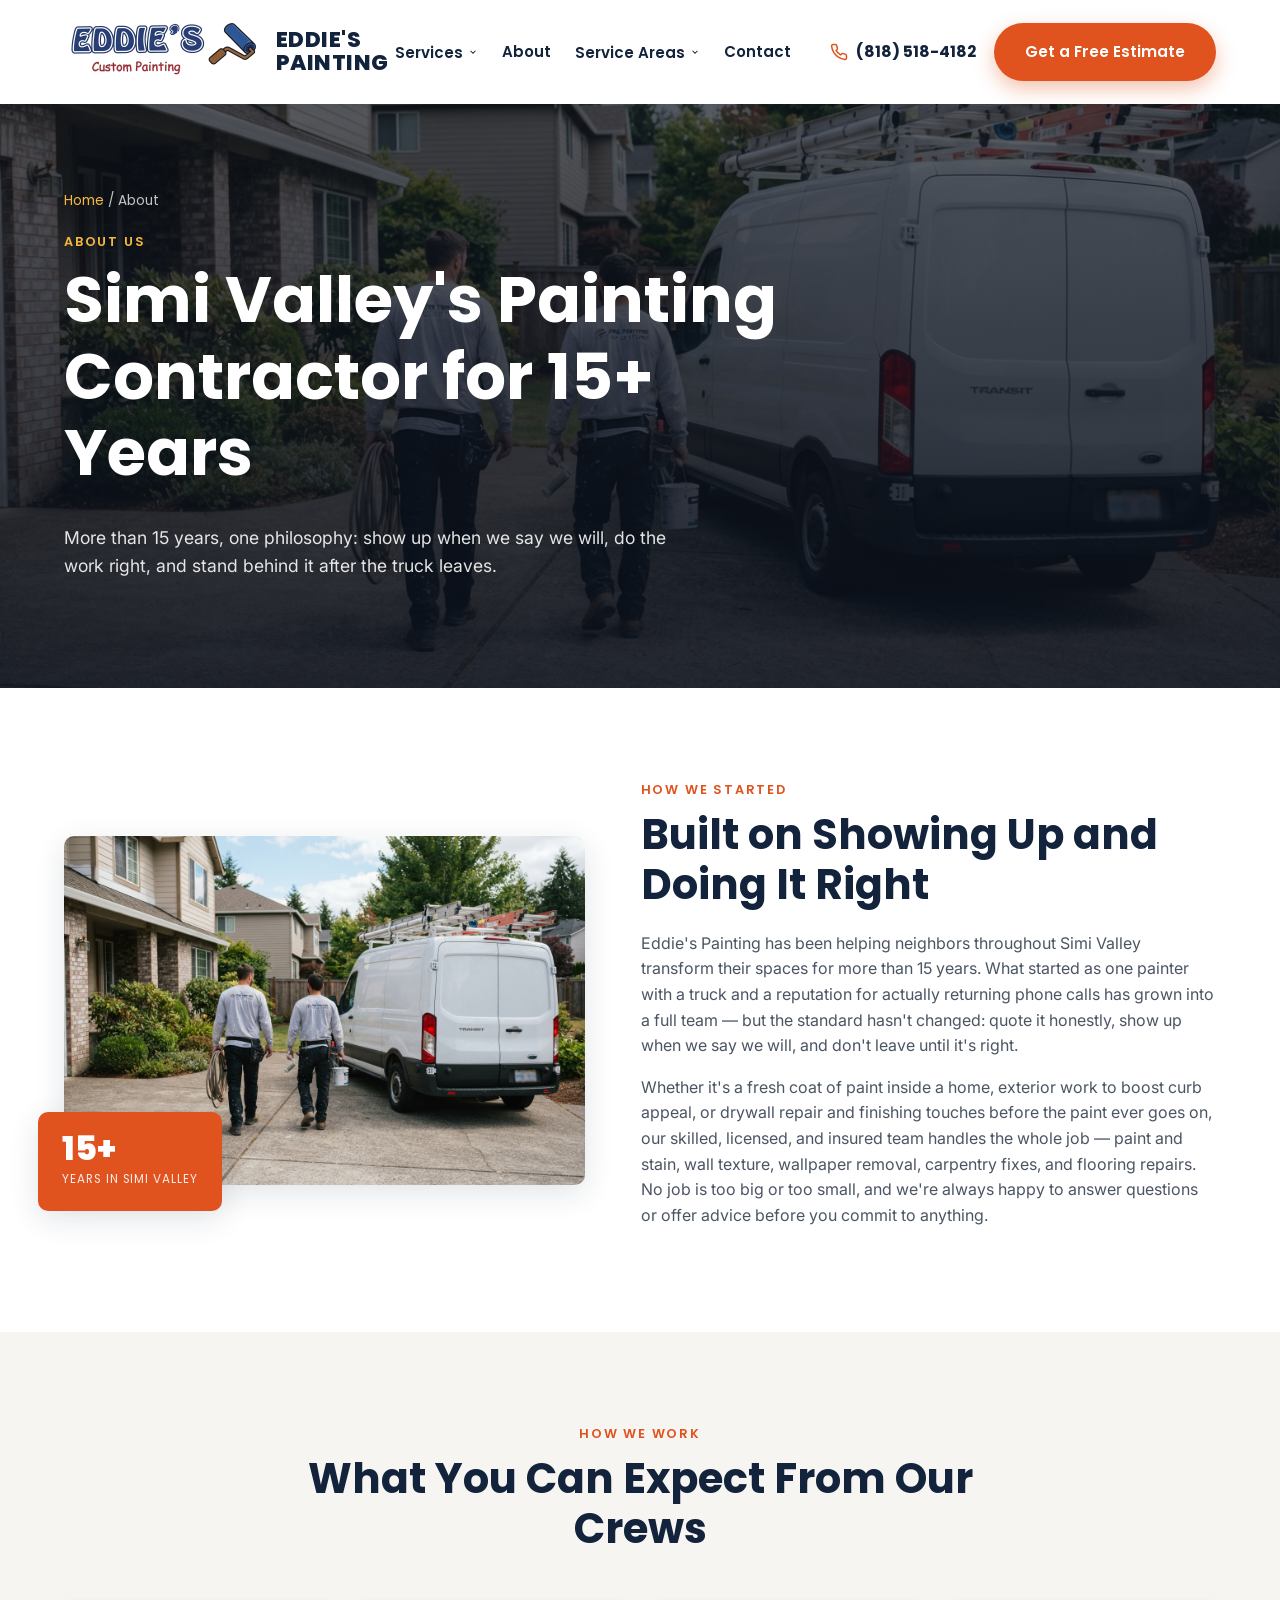
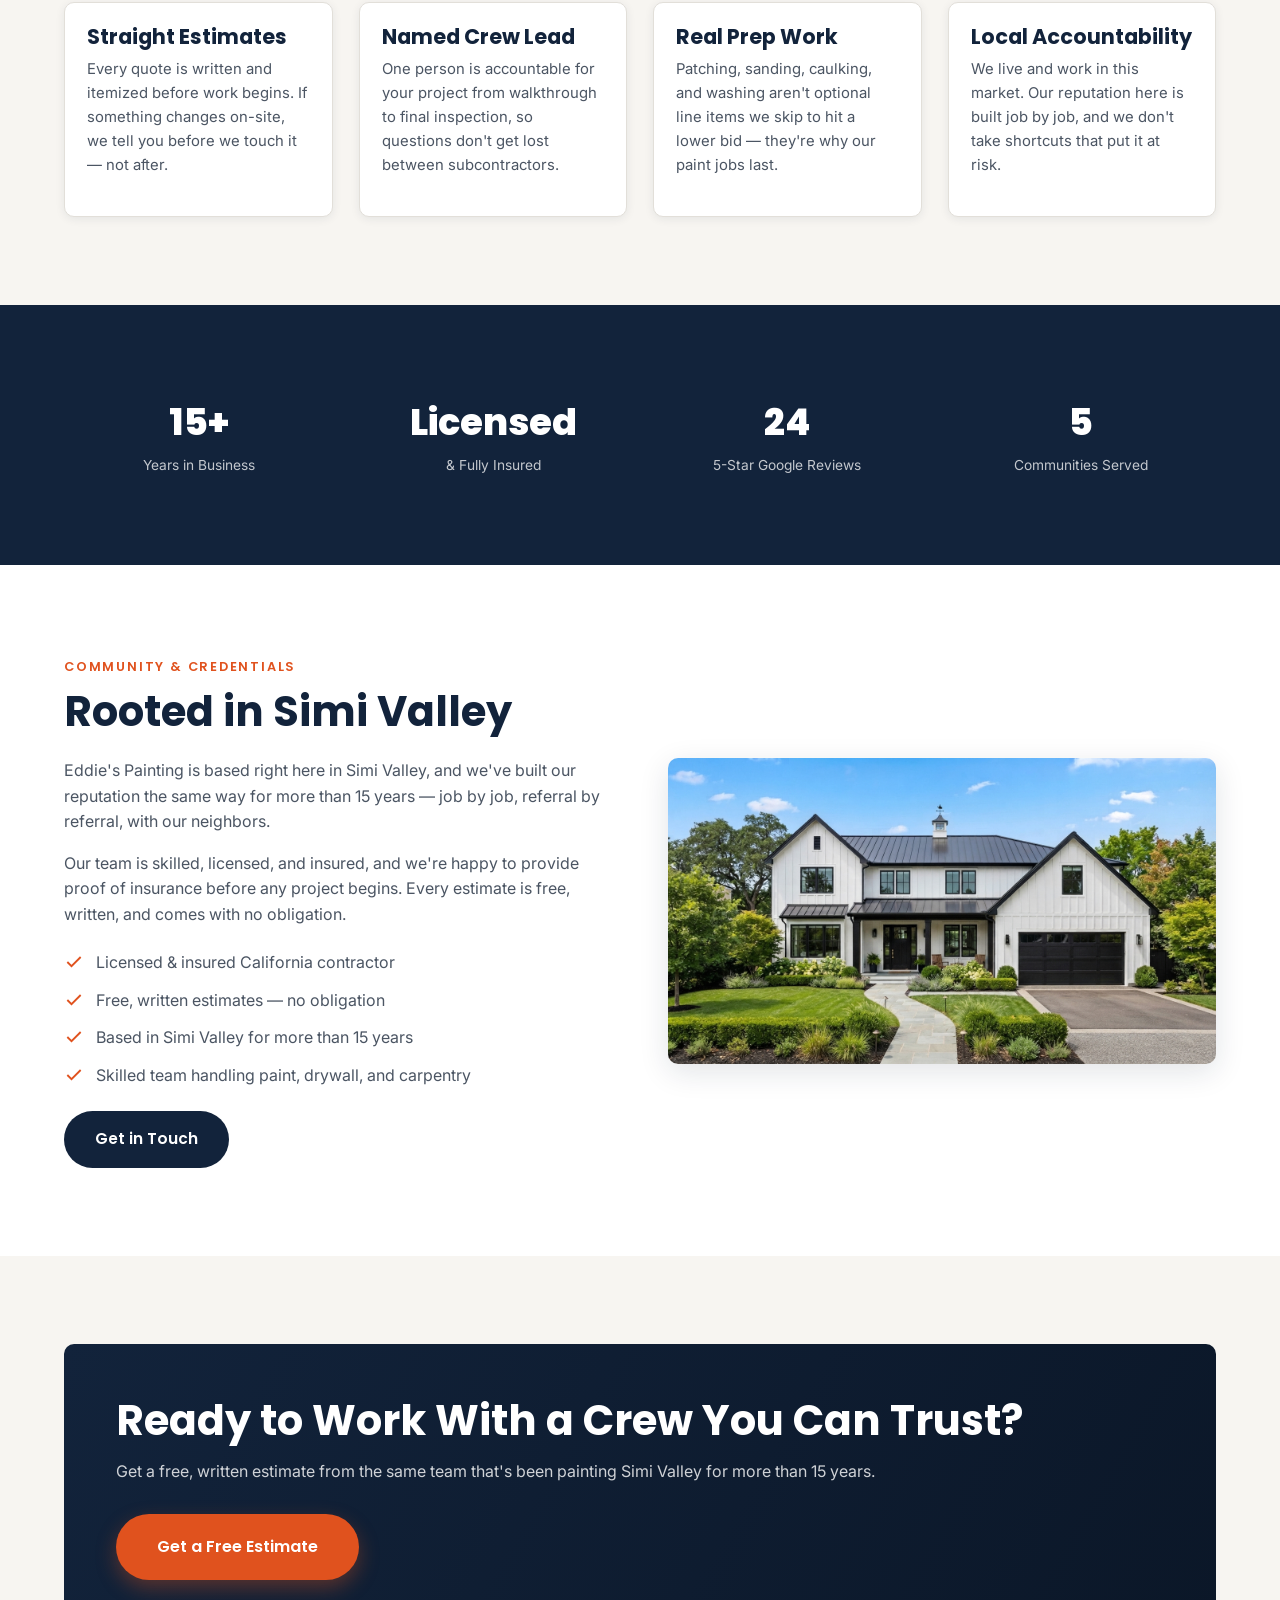
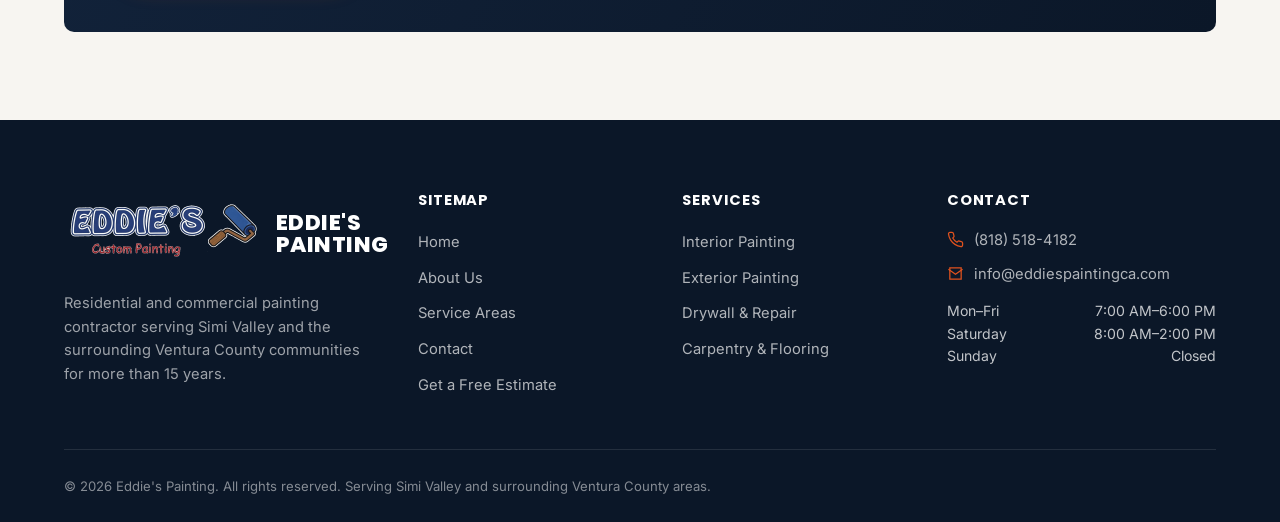
==== commit 10477f7b: "Add files via upload" ====
--- a/about.html
+++ b/about.html
@@ -3,9 +3,9 @@
 <head>
 <meta charset="UTF-8">
 <meta name="viewport" content="width=device-width, initial-scale=1.0">
-<title>About All Metro Painting | Little Rock Painting Contractor Since 2003</title>
-<meta name="description" content="All Metro Painting has served Little Rock, AR and Pulaski County since 2003. Learn about our founder, our crew, and our approach to residential and commercial painting.">
-<link rel="canonical" href="https://www.allmetropaintingar.com/about.html">
+<title>About Eddie's Painting | Simi Valley Painting Contractor</title>
+<meta name="description" content="Eddie's Painting has served Simi Valley, CA and Ventura County for more than 15 years. Learn about our team and our approach to residential and commercial painting.">
+<link rel="canonical" href="https://www.eddiespaintingca.com/about.html">
 <link rel="preconnect" href="https://fonts.googleapis.com">
 <link href="https://fonts.googleapis.com/css2?family=Inter:wght@400;500;600;700&family=Poppins:wght@600;700;800&display=swap" rel="stylesheet">
 <link rel="stylesheet" href="css/style.css">
@@ -14,17 +14,9 @@
 
 <header class="site-header">
   <div class="container nav-inner">
-    <a href="index.html" class="brand" aria-label="All Metro Painting home">
-      <svg class="brand-icon" viewBox="0 0 100 100" xmlns="http://www.w3.org/2000/svg" aria-hidden="true">
-        <g transform="rotate(45 50 50)">
-          <rect class="brush-body" x="44" y="4" width="12" height="30"/>
-          <rect class="brush-body" x="35" y="34" width="30" height="15"/>
-          <path class="brush-body" d="M31 49 L69 49 L64 76 L36 76 Z"/>
-        </g>
-        <path class="drip" d="M40 82 Q45 90 40 96 Q35 90 40 82 Z"/>
-        <path class="drip" d="M58 85 Q62 91 58 96 Q54 91 58 85 Z"/>
-      </svg>
-      <span class="brand-word">ALL METRO PAINTING</span>
+    <a href="index.html" class="brand" aria-label="Eddie's Painting home">
+      <img class="brand-icon brand-logo-img" src="images/eddies-logo.png" alt="Eddie's Painting logo">
+      <span class="brand-word">EDDIE'S PAINTING</span>
     </a>
     <nav aria-label="Primary">
       <ul class="nav-links">
@@ -35,19 +27,19 @@
           <div class="dropdown mega">
             <a class="drop-link" href="services/interior-painting.html">
               <svg class="di" viewBox="0 0 24 24" fill="none" stroke="currentColor" stroke-width="1.8"><path d="M3 21h18M6 21V9l6-5 6 5v12M9 21v-6h6v6"/></svg>
-              <span><strong>Interior Painting</strong><small>Walls, trim, ceilings & cabinetry</small></span>
+              <span><strong>Interior Painting</strong><small>Walls, trim &amp; ceilings</small></span>
             </a>
             <a class="drop-link" href="services/exterior-painting.html">
               <svg class="di" viewBox="0 0 24 24" fill="none" stroke="currentColor" stroke-width="1.8"><path d="M3 12l9-9 9 9M5 10v10h14V10"/></svg>
-              <span><strong>Exterior Painting</strong><small>Siding, trim, stucco & fascia</small></span>
+              <span><strong>Exterior Painting</strong><small>Siding, trim &amp; stucco</small></span>
             </a>
-            <a class="drop-link" href="services/cabinet-refinishing.html">
-              <svg class="di" viewBox="0 0 24 24" fill="none" stroke="currentColor" stroke-width="1.8"><rect x="4" y="3" width="16" height="18" rx="1"/><path d="M12 3v18M8 8h.01M16 14h.01"/></svg>
-              <span><strong>Cabinet Refinishing</strong><small>Factory-smooth spray finishes</small></span>
+            <a class="drop-link" href="services/drywall-repair.html">
+              <svg class="di" viewBox="0 0 24 24" fill="none" stroke="currentColor" stroke-width="1.8"><rect x="4" y="3" width="16" height="18" rx="1"/><path d="M12 8v8M8 12h8"/></svg>
+              <span><strong>Drywall &amp; Repair</strong><small>Texture &amp; wallpaper removal</small></span>
             </a>
-            <a class="drop-link" href="services/commercial-painting.html">
+            <a class="drop-link" href="services/carpentry-flooring.html">
               <svg class="di" viewBox="0 0 24 24" fill="none" stroke="currentColor" stroke-width="1.8"><path d="M3 21h18M5 21V7l7-4 7 4v14M9 21v-5h6v5M9 10h.01M15 10h.01M9 14h.01M15 14h.01"/></svg>
-              <span><strong>Commercial Painting</strong><small>Retail, office & multifamily</small></span>
+              <span><strong>Carpentry &amp; Flooring</strong><small>Fixes &amp; floor repair</small></span>
             </a>
           </div>
         </li>
@@ -57,24 +49,20 @@
             <svg class="caret" viewBox="0 0 24 24" fill="none" stroke="currentColor" stroke-width="2.5"><polyline points="6 9 12 15 18 9"/></svg>
           </button>
           <div class="dropdown areas-drop">
-            <a class="drop-link" href="service-areas.html"><span><strong>Little Rock</strong><small>Primary service area</small></span></a>
-            <a class="drop-link" href="service-areas.html#north-little-rock"><span><strong>North Little Rock</strong></span></a>
-            <a class="drop-link" href="service-areas.html#sherwood"><span><strong>Sherwood</strong></span></a>
-            <a class="drop-link" href="service-areas.html#maumelle"><span><strong>Maumelle</strong></span></a>
-            <a class="drop-link" href="service-areas.html#jacksonville"><span><strong>Jacksonville</strong></span></a>
-            <a class="drop-link" href="service-areas.html#cabot"><span><strong>Cabot</strong></span></a>
-            <a class="drop-link" href="service-areas.html#bryant"><span><strong>Bryant</strong></span></a>
-            <a class="drop-link" href="service-areas.html#benton"><span><strong>Benton</strong></span></a>
-            <a class="drop-link" href="service-areas.html#conway"><span><strong>Conway</strong></span></a>
+            <a class="drop-link" href="service-areas.html"><span><strong>Simi Valley</strong><small>Primary service area</small></span></a>
+            <a class="drop-link" href="service-areas.html#moorpark"><span><strong>Moorpark</strong></span></a>
+            <a class="drop-link" href="service-areas.html#chatsworth"><span><strong>Chatsworth</strong></span></a>
+            <a class="drop-link" href="service-areas.html#thousand-oaks"><span><strong>Thousand Oaks</strong></span></a>
+            <a class="drop-link" href="service-areas.html#camarillo"><span><strong>Camarillo</strong></span></a>
           </div>
         </li>
         <li><a href="contact.html">Contact</a></li>
       </ul>
     </nav>
     <div class="nav-right">
-      <a href="tel:+15015550198" class="nav-phone">
+      <a href="tel:+18185184182" class="nav-phone">
         <svg viewBox="0 0 24 24" fill="none" stroke="currentColor" stroke-width="2"><path d="M22 16.92v3a2 2 0 0 1-2.18 2 19.8 19.8 0 0 1-8.63-3.07 19.5 19.5 0 0 1-6-6 19.8 19.8 0 0 1-3.07-8.67A2 2 0 0 1 4.11 2h3a2 2 0 0 1 2 1.72c.127.96.362 1.903.7 2.81a2 2 0 0 1-.45 2.11L8.09 9.91a16 16 0 0 0 6 6l1.27-1.27a2 2 0 0 1 2.11-.45c.907.338 1.85.573 2.81.7A2 2 0 0 1 22 16.92z"/></svg>
-        <span class="nav-phone-text">(501) 555-0198</span>
+        <span class="nav-phone-text">(818) 518-4182</span>
       </a>
       <a href="#" class="btn btn-accent" data-open-quote="">Get a Free Estimate</a>
       <button class="nav-toggle" aria-label="Open menu">
@@ -87,7 +75,7 @@
 <div class="drawer-backdrop"></div>
 <div class="mobile-drawer">
   <div class="mobile-drawer-head">
-    <span class="brand-word" style="color:var(--navy)">ALL METRO</span>
+    <span class="brand-word" style="color:var(--navy)">EDDIE'S</span>
     <button class="modal-close drawer-close" aria-label="Close menu">
       <svg viewBox="0 0 24 24" fill="none" stroke="currentColor" stroke-width="2"><line x1="18" y1="6" x2="6" y2="18"/><line x1="6" y1="6" x2="18" y2="18"/></svg>
     </button>
@@ -100,8 +88,8 @@
       <div class="mobile-sub">
         <a href="services/interior-painting.html">Interior Painting</a>
         <a href="services/exterior-painting.html">Exterior Painting</a>
-        <a href="services/cabinet-refinishing.html">Cabinet Refinishing</a>
-        <a href="services/commercial-painting.html">Commercial Painting</a>
+        <a href="services/drywall-repair.html">Drywall &amp; Repair</a>
+        <a href="services/carpentry-flooring.html">Carpentry &amp; Flooring</a>
       </div>
     </li>
     <li><a href="about.html">About</a></li>
@@ -110,19 +98,15 @@
         <svg width="18" height="18" viewBox="0 0 24 24" fill="none" stroke="currentColor" stroke-width="2.5"><polyline points="6 9 12 15 18 9"/></svg>
       </button>
       <div class="mobile-sub">
-        <a href="service-areas.html">Little Rock</a>
-        <a href="service-areas.html#north-little-rock">North Little Rock</a>
-        <a href="service-areas.html#sherwood">Sherwood</a>
-        <a href="service-areas.html#maumelle">Maumelle</a>
-        <a href="service-areas.html#jacksonville">Jacksonville</a>
-        <a href="service-areas.html#cabot">Cabot</a>
-        <a href="service-areas.html#bryant">Bryant</a>
-        <a href="service-areas.html#benton">Benton</a>
-        <a href="service-areas.html#conway">Conway</a>
+        <a href="service-areas.html">Simi Valley</a>
+        <a href="service-areas.html#moorpark">Moorpark</a>
+        <a href="service-areas.html#chatsworth">Chatsworth</a>
+        <a href="service-areas.html#thousand-oaks">Thousand Oaks</a>
+        <a href="service-areas.html#camarillo">Camarillo</a>
       </div>
     </li>
     <li><a href="contact.html">Contact</a></li>
-    <li><a href="tel:+15015550198">(501) 555-0198</a></li>
+    <li><a href="tel:+18185184182">(818) 518-4182</a></li>
   </ul>
   <a href="#" class="btn btn-accent btn-block" data-open-quote="">Get a Free Estimate</a>
 </div>
@@ -132,8 +116,8 @@
   <div class="container page-header-inner">
     <p class="breadcrumb"><a href="index.html">Home</a> / About</p>
     <span class="eyebrow">About Us</span>
-    <h1>Little Rock's Painting Contractor Since 2003</h1>
-    <p class="lead">Twenty-three years, one crew philosophy: show up when we say we will, do the work right, and stand behind it after the truck leaves.</p>
+    <h1>Simi Valley's Painting Contractor for 15+ Years</h1>
+    <p class="lead">More than 15 years, one philosophy: show up when we say we will, do the work right, and stand behind it after the truck leaves.</p>
   </div>
 </header>
 
@@ -141,16 +125,15 @@
 <section>
   <div class="container about-grid">
     <div class="about-media">
-      <img src="images/about-team.jpg" alt="All Metro Painting crew arriving at a job site in Little Rock, AR">
-      <div class="about-badge"><span class="num">20+</span><span class="lbl">Years in Little Rock</span></div>
+      <img src="images/about-team.jpg" alt="Eddie's Painting crew arriving at a job site in Simi Valley, CA">
+      <div class="about-badge"><span class="num">15+</span><span class="lbl">Years in Simi Valley</span></div>
     </div>
     <div>
       <span class="eyebrow">How We Started</span>
-      <h2>Built by a Painter Who Got Tired of Broken Promises</h2>
-      <p>Marcus Whitfield started painting houses in Little Rock in the late 1990s, working for a couple of outfits that were long on promises and short on follow-through &mdash; missed start dates, crews that vanished mid-job, estimates that ballooned once the drop cloths were down. In 2003, he set out on his own with one truck, a small crew of two, and a simple standard: quote it honestly, show up when you say you will, and don't leave until it's right.</p>
-      <p>That standard is still the operating model today. All Metro Painting has grown into a full residential and commercial painting company serving Little Rock and the surrounding Pulaski County metro, but the jobs are still run the way Marcus ran them from his truck in 2003 &mdash; a named crew lead accountable for every project, a written estimate before any work starts, and a final walkthrough before we consider a job finished.</p>
-      <p>We've painted starter homes in Levy, mid-century ranches in Broadmoor, new construction in Chenal Valley, historic properties near the Governor's Mansion district, and office parks along Cantrell Road and University Avenue. Along the way we've built a crew of long-tenured painters, not a rotating cast of subcontractors, which is part of why the quality stays consistent from job to job.</p>
-    </div>
+      <h2>Built on Showing Up and Doing It Right</h2>
+      <p>Eddie's Painting has been helping neighbors throughout Simi Valley transform their spaces for more than 15 years. What started as one painter with a truck and a reputation for actually returning phone calls has grown into a full team &mdash; but the standard hasn't changed: quote it honestly, show up when we say we will, and don't leave until it's right.</p>
+      <p>Whether it's a fresh coat of paint inside a home, exterior work to boost curb appeal, or drywall repair and finishing touches before the paint ever goes on, our skilled, licensed, and insured team handles the whole job &mdash; paint and stain, wall texture, wallpaper removal, carpentry fixes, and flooring repairs. No job is too big or too small, and we're always happy to answer questions or offer advice before you commit to anything.</p>
+      </div>
   </div>
 </section>
 
@@ -185,10 +168,10 @@
 <!-- ===================== STATS ===================== -->
 <section class="section-navy">
   <div class="container stat-band">
-    <div class="stat"><span class="num">23</span><span class="lbl">Years in Business</span></div>
-    <div class="stat"><span class="num">1,400+</span><span class="lbl">Projects Completed</span></div>
-    <div class="stat"><span class="num">18</span><span class="lbl">5-Star Google Reviews</span></div>
-    <div class="stat"><span class="num">9</span><span class="lbl">Metro Communities Served</span></div>
+    <div class="stat"><span class="num">15+</span><span class="lbl">Years in Business</span></div>
+    <div class="stat"><span class="num">Licensed</span><span class="lbl">&amp; Fully Insured</span></div>
+    <div class="stat"><span class="num">24</span><span class="lbl">5-Star Google Reviews</span></div>
+    <div class="stat"><span class="num">5</span><span class="lbl">Communities Served</span></div>
   </div>
 </section>
 
@@ -197,19 +180,19 @@
   <div class="container split reverse">
     <div>
       <span class="eyebrow">Community &amp; Credentials</span>
-      <h2>Rooted in Little Rock</h2>
-      <p>All Metro Painting is a member of the Little Rock Regional Chamber of Commerce and sponsors youth sports leagues in the Southwest Little Rock area where Marcus grew up. Our crews have volunteered on multiple Habitat for Humanity builds in Pulaski County, donating labor and materials on paint days for new homeowners.</p>
-      <p>We carry general liability insurance and workers' compensation coverage on every crew member, and we're happy to provide proof of insurance and licensing before any commercial or multifamily project begins. All estimates are free, written, and come with no obligation.</p>
+      <h2>Rooted in Simi Valley</h2>
+      <p>Eddie's Painting is based right here in Simi Valley, and we've built our reputation the same way for more than 15 years &mdash; job by job, referral by referral, with our neighbors.</p>
+      <p>Our team is skilled, licensed, and insured, and we're happy to provide proof of insurance before any project begins. Every estimate is free, written, and comes with no obligation.</p>
       <ul class="checklist">
-        <li><svg viewBox="0 0 24 24" fill="none" stroke="currentColor" stroke-width="2.2"><polyline points="20 6 9 17 4 12"/></svg> Arkansas-licensed contractor</li>
-        <li><svg viewBox="0 0 24 24" fill="none" stroke="currentColor" stroke-width="2.2"><polyline points="20 6 9 17 4 12"/></svg> General liability &amp; workers' comp insured</li>
-        <li><svg viewBox="0 0 24 24" fill="none" stroke="currentColor" stroke-width="2.2"><polyline points="20 6 9 17 4 12"/></svg> Little Rock Regional Chamber of Commerce member</li>
-        <li><svg viewBox="0 0 24 24" fill="none" stroke="currentColor" stroke-width="2.2"><polyline points="20 6 9 17 4 12"/></svg> Habitat for Humanity Pulaski County volunteer crew</li>
+        <li><svg viewBox="0 0 24 24" fill="none" stroke="currentColor" stroke-width="2.2"><polyline points="20 6 9 17 4 12"/></svg> Licensed &amp; insured California contractor</li>
+        <li><svg viewBox="0 0 24 24" fill="none" stroke="currentColor" stroke-width="2.2"><polyline points="20 6 9 17 4 12"/></svg> Free, written estimates &mdash; no obligation</li>
+        <li><svg viewBox="0 0 24 24" fill="none" stroke="currentColor" stroke-width="2.2"><polyline points="20 6 9 17 4 12"/></svg> Based in Simi Valley for more than 15 years</li>
+        <li><svg viewBox="0 0 24 24" fill="none" stroke="currentColor" stroke-width="2.2"><polyline points="20 6 9 17 4 12"/></svg> Skilled team handling paint, drywall, and carpentry</li>
       </ul>
       <a href="contact.html" class="btn btn-navy">Get in Touch</a>
     </div>
     <div class="media">
-      <img src="images/hero-exterior-painting.jpg" alt="Recently painted home exterior in Little Rock, AR by All Metro Painting">
+      <img src="images/hero-exterior-painting.jpg" alt="Recently painted home exterior in Simi Valley, CA by Eddie's Painting">
     </div>
   </div>
 </section>
@@ -220,7 +203,7 @@
     <div class="cta-band">
       <div>
         <h2>Ready to Work With a Crew You Can Trust?</h2>
-        <p>Get a free, written estimate from the same team that's been painting Little Rock since 2003.</p>
+        <p>Get a free, written estimate from the same team that's been painting Simi Valley for more than 15 years.</p>
       </div>
       <a href="#" class="btn btn-accent btn-lg" data-open-quote="">Get a Free Estimate</a>
     </div>
@@ -233,18 +216,10 @@
     <div class="footer-grid">
       <div class="footer-brand">
         <a href="index.html" class="brand">
-          <svg class="brand-icon" viewBox="0 0 100 100" xmlns="http://www.w3.org/2000/svg" aria-hidden="true" width="52" height="52">
-            <g transform="rotate(45 50 50)">
-              <rect class="brush-body" x="44" y="4" width="12" height="30"/>
-              <rect class="brush-body" x="35" y="34" width="30" height="15"/>
-              <path class="brush-body" d="M31 49 L69 49 L64 76 L36 76 Z"/>
-            </g>
-            <path class="drip" d="M40 82 Q45 90 40 96 Q35 90 40 82 Z"/>
-            <path class="drip" d="M58 85 Q62 91 58 96 Q54 91 58 85 Z"/>
-          </svg>
-          <span class="brand-word">ALL METRO PAINTING</span>
+          <img class="brand-icon brand-logo-img" src="images/eddies-logo.png" alt="Eddie's Painting logo">
+          <span class="brand-word">EDDIE'S PAINTING</span>
         </a>
-        <p>Residential and commercial painting contractor serving Little Rock and surrounding Pulaski County communities since 2003.</p>
+        <p>Residential and commercial painting contractor serving Simi Valley and the surrounding Ventura County communities for more than 15 years.</p>
       </div>
       <div>
         <h4>Sitemap</h4>
@@ -261,15 +236,15 @@
         <ul>
           <li><a href="services/interior-painting.html">Interior Painting</a></li>
           <li><a href="services/exterior-painting.html">Exterior Painting</a></li>
-          <li><a href="services/cabinet-refinishing.html">Cabinet Refinishing</a></li>
-          <li><a href="services/commercial-painting.html">Commercial Painting</a></li>
+          <li><a href="services/drywall-repair.html">Drywall &amp; Repair</a></li>
+          <li><a href="services/carpentry-flooring.html">Carpentry &amp; Flooring</a></li>
         </ul>
       </div>
       <div>
         <h4>Contact</h4>
         <ul class="footer-contact">
-          <li><svg viewBox="0 0 24 24" fill="none" stroke="currentColor" stroke-width="1.8"><path d="M22 16.92v3a2 2 0 0 1-2.18 2 19.8 19.8 0 0 1-8.63-3.07 19.5 19.5 0 0 1-6-6 19.8 19.8 0 0 1-3.07-8.67A2 2 0 0 1 4.11 2h3a2 2 0 0 1 2 1.72c.127.96.362 1.903.7 2.81a2 2 0 0 1-.45 2.11L8.09 9.91a16 16 0 0 0 6 6l1.27-1.27a2 2 0 0 1 2.11-.45c.907.338 1.85.573 2.81.7A2 2 0 0 1 22 16.92z"/></svg> <a href="tel:+15015550198">(501) 555-0198</a></li>
-          <li><svg viewBox="0 0 24 24" fill="none" stroke="currentColor" stroke-width="1.8"><path d="M4 4h16v16H4z"/><path d="M22 6l-10 7L2 6"/></svg> <a href="mailto:info@allmetropaintingar.com">info@allmetropaintingar.com</a></li>
+          <li><svg viewBox="0 0 24 24" fill="none" stroke="currentColor" stroke-width="1.8"><path d="M22 16.92v3a2 2 0 0 1-2.18 2 19.8 19.8 0 0 1-8.63-3.07 19.5 19.5 0 0 1-6-6 19.8 19.8 0 0 1-3.07-8.67A2 2 0 0 1 4.11 2h3a2 2 0 0 1 2 1.72c.127.96.362 1.903.7 2.81a2 2 0 0 1-.45 2.11L8.09 9.91a16 16 0 0 0 6 6l1.27-1.27a2 2 0 0 1 2.11-.45c.907.338 1.85.573 2.81.7A2 2 0 0 1 22 16.92z"/></svg> <a href="tel:+18185184182">(818) 518-4182</a></li>
+          <li><svg viewBox="0 0 24 24" fill="none" stroke="currentColor" stroke-width="1.8"><path d="M4 4h16v16H4z"/><path d="M22 6l-10 7L2 6"/></svg> <a href="mailto:info@eddiespaintingca.com">info@eddiespaintingca.com</a></li>
         </ul>
         <div style="margin-top:14px;">
           <div class="footer-hours-row"><span>Mon&ndash;Fri</span><span>7:00 AM&ndash;6:00 PM</span></div>
@@ -279,7 +254,7 @@
       </div>
     </div>
     <div class="footer-bottom">
-      <span>&copy; 2026 All Metro Painting. All rights reserved. Serving Little Rock and surrounding Pulaski County areas.</span>
+      <span>&copy; 2026 Eddie's Painting. All rights reserved. Serving Simi Valley and surrounding Ventura County areas.</span>
     </div>
   </div>
 </footer>
@@ -291,7 +266,7 @@
       <svg viewBox="0 0 24 24" fill="none" stroke="currentColor" stroke-width="2"><line x1="18" y1="6" x2="6" y2="18"/><line x1="6" y1="6" x2="18" y2="18"/></svg>
     </button>
     <h2>Get a Free Estimate</h2>
-    <p class="sub">Fill out the form and a member of our Little Rock team will follow up within one business day.</p>
+    <p class="sub">Fill out the form and a member of our Simi Valley team will follow up within one business day.</p>
     <form id="quote-form" class="js-quote-form">
       <div class="form-row">
         <div class="form-field"><label for="quote-name">Full Name</label><input type="text" id="quote-name" required></div>
@@ -302,10 +277,10 @@
         <label for="quote-service">Service Needed</label>
         <select id="quote-service">
           <option value="">Select a service</option>
-          <option value="interior">Interior Painting</option>
-          <option value="exterior">Exterior Painting</option>
-          <option value="cabinets">Cabinet Refinishing</option>
-          <option value="commercial">Commercial Painting</option>
+              <option value="interior">Interior Painting</option>
+              <option value="exterior">Exterior Painting</option>
+              <option value="drywall">Drywall &amp; Repair</option>
+              <option value="carpentry">Carpentry &amp; Flooring</option>
         </select>
       </div>
       <div class="form-field"><label for="quote-details">Project Details</label><textarea id="quote-details" rows="4" placeholder="Tell us about your space, timeline, and any details that help us scope the job."></textarea></div>
--- a/css/style.css
+++ b/css/style.css
@@ -1,5 +1,5 @@
 /* ==========================================================================
-   All Metro Painting — core stylesheet
+   Eddie's Painting — core stylesheet
    ========================================================================== */
 
 :root {
@@ -165,6 +165,8 @@
   gap: 14px;
 }
 .brand-icon { width: 64px; height: 64px; flex-shrink: 0; }
+.brand-logo-img { width: auto; height: 84px; object-fit: contain; }
+@media (max-width: 900px) { .brand-logo-img { height: 60px; } }
 .brand-icon .drip { fill: var(--accent); }
 .brand-icon .brush-body { fill: var(--accent); }
 .brand-icon .brush-outline { stroke: var(--white); }
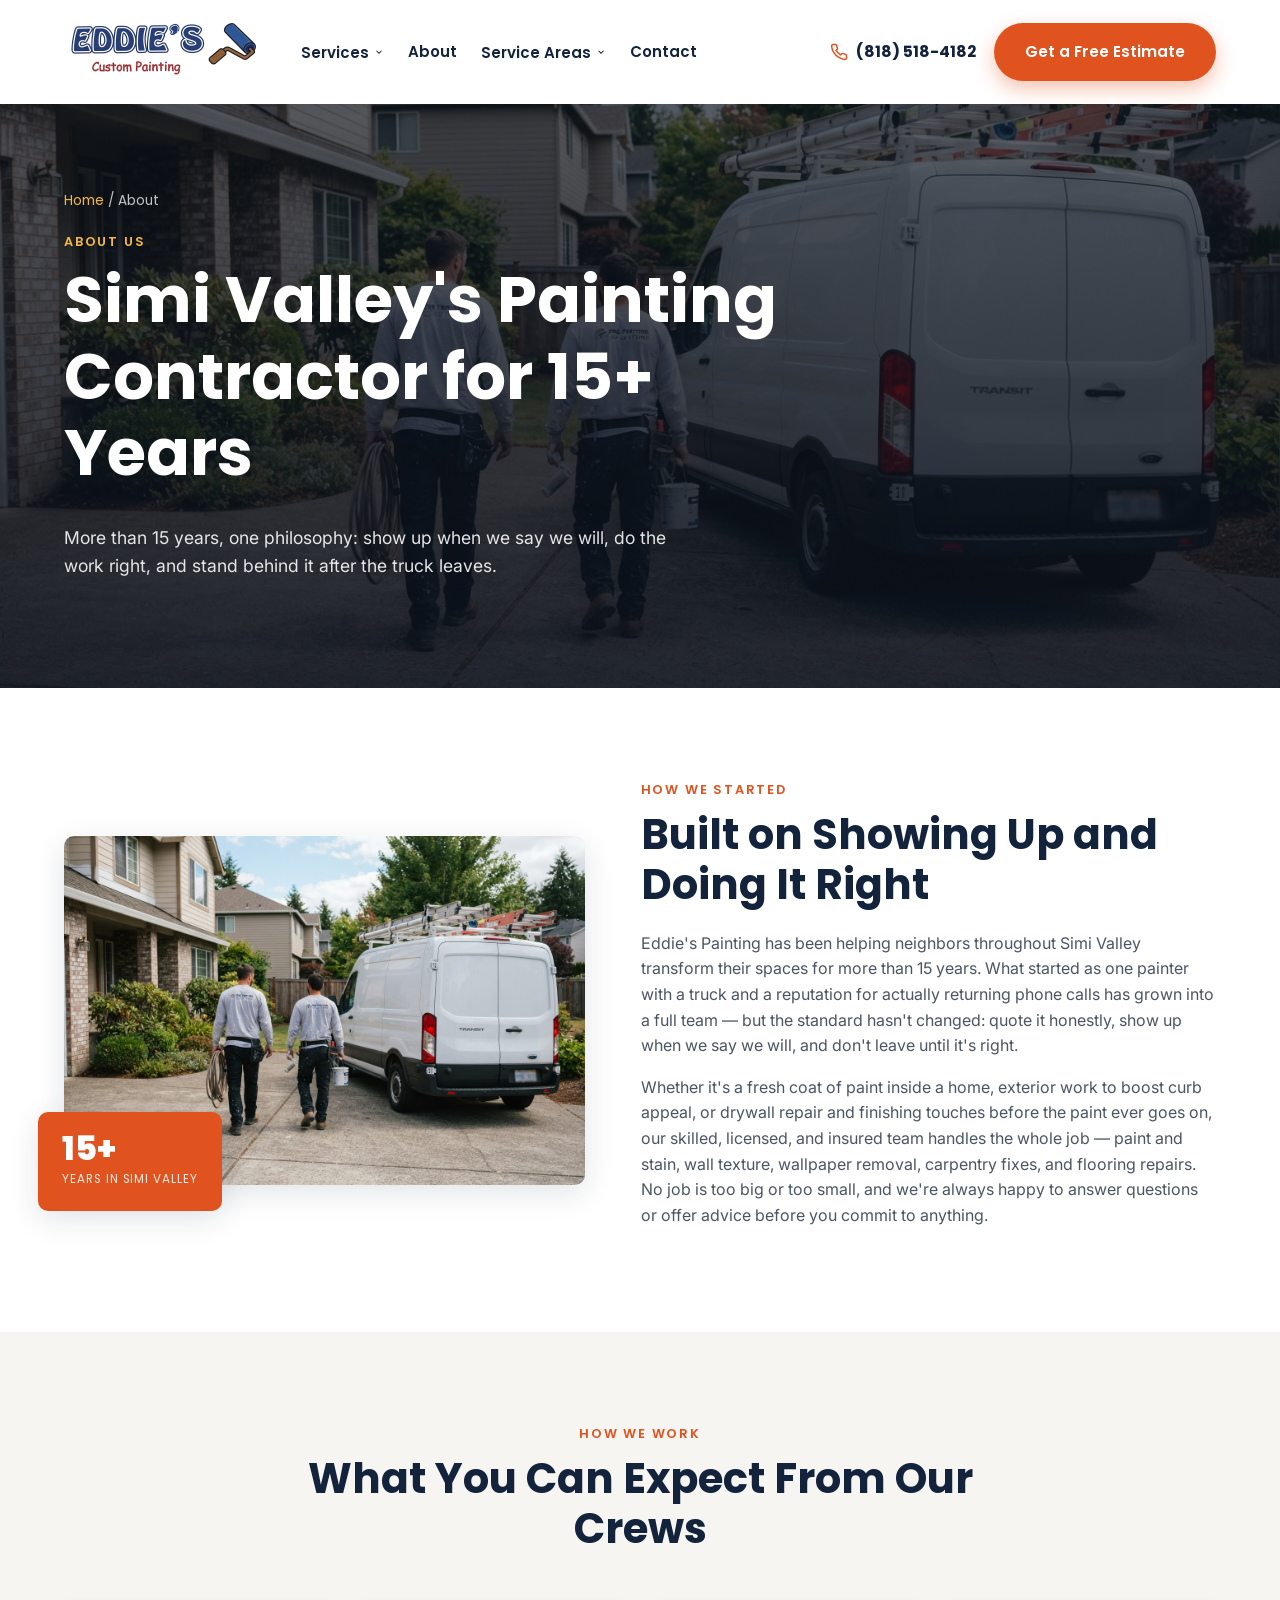
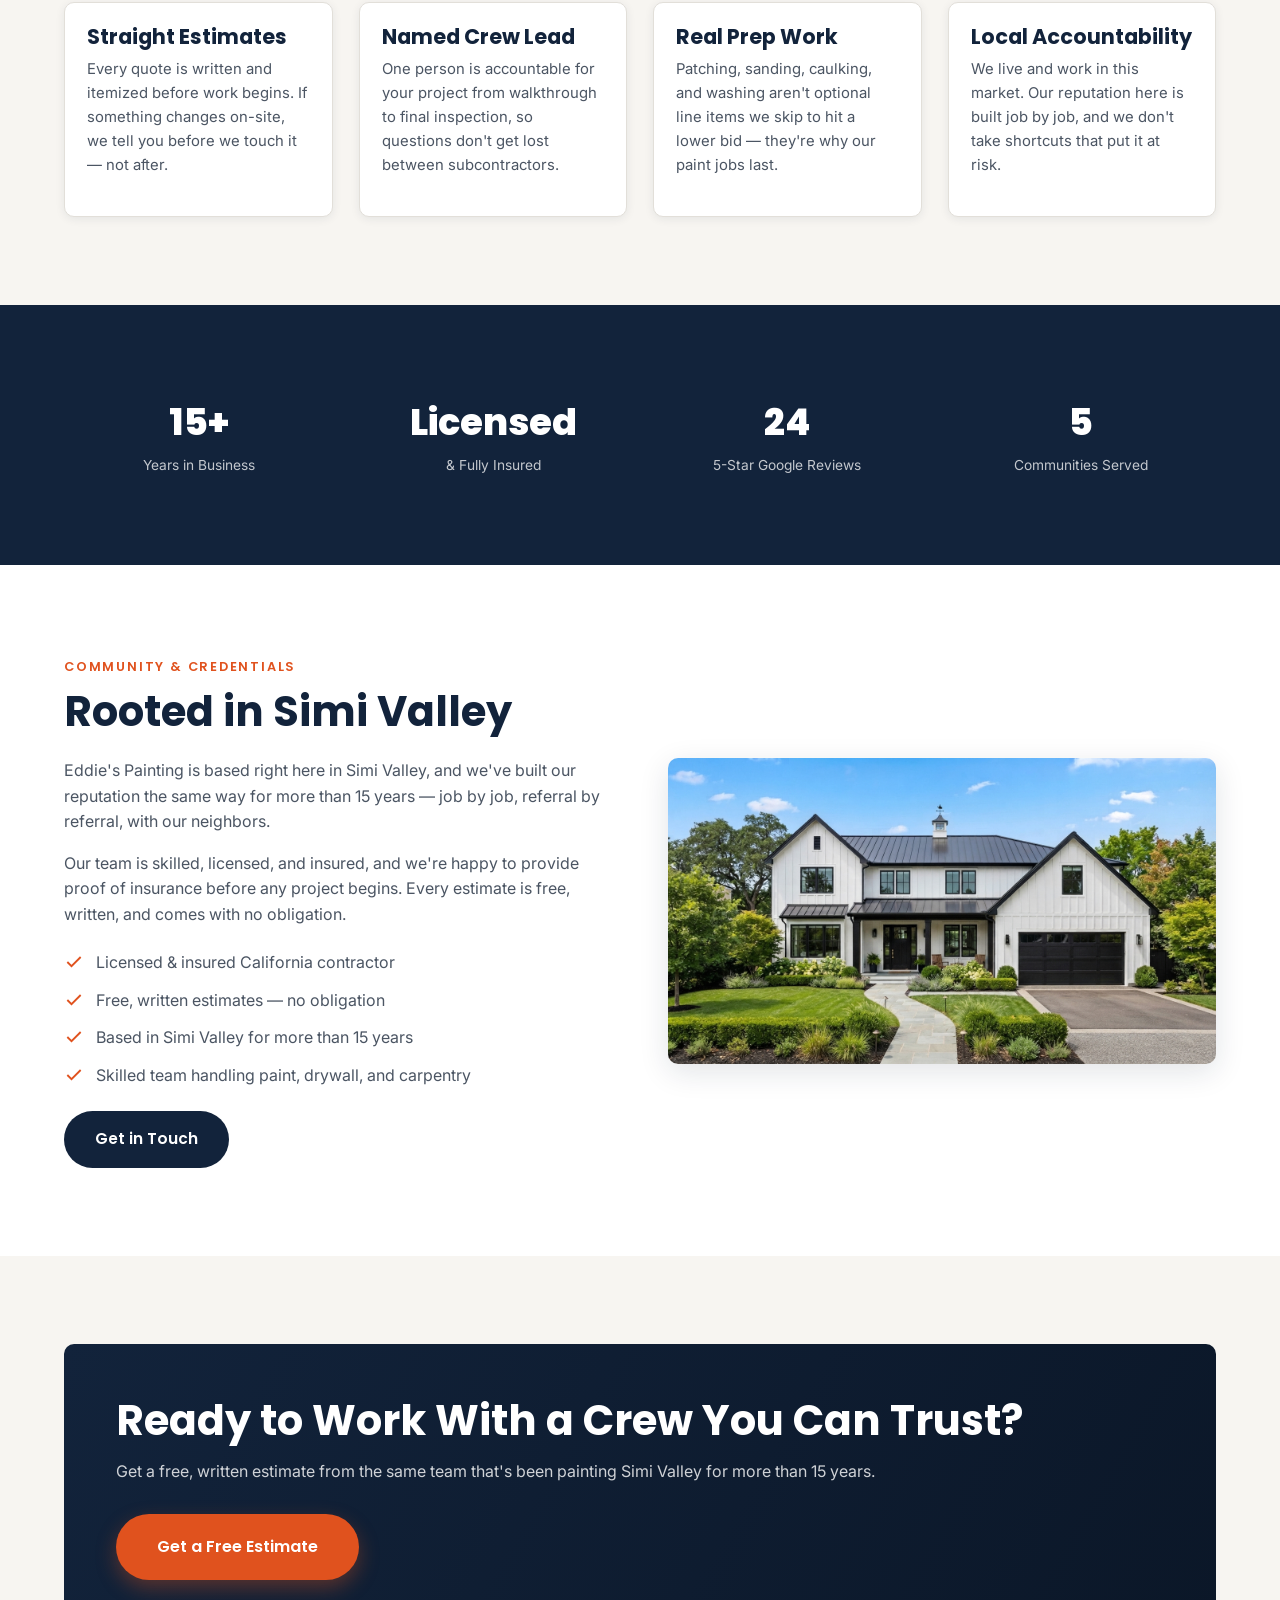
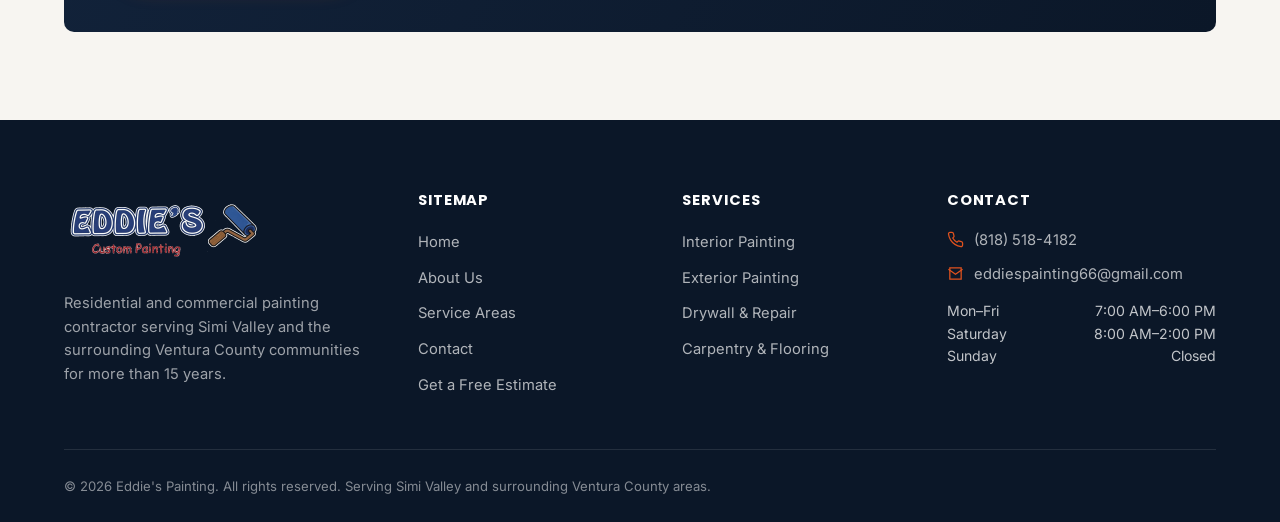
==== commit 314140bf: "Add files via upload" ====
--- a/about.html
+++ b/about.html
@@ -16,7 +16,6 @@
   <div class="container nav-inner">
     <a href="index.html" class="brand" aria-label="Eddie's Painting home">
       <img class="brand-icon brand-logo-img" src="images/eddies-logo.png" alt="Eddie's Painting logo">
-      <span class="brand-word">EDDIE'S PAINTING</span>
     </a>
     <nav aria-label="Primary">
       <ul class="nav-links">
@@ -217,7 +216,6 @@
       <div class="footer-brand">
         <a href="index.html" class="brand">
           <img class="brand-icon brand-logo-img" src="images/eddies-logo.png" alt="Eddie's Painting logo">
-          <span class="brand-word">EDDIE'S PAINTING</span>
         </a>
         <p>Residential and commercial painting contractor serving Simi Valley and the surrounding Ventura County communities for more than 15 years.</p>
       </div>
@@ -244,7 +242,7 @@
         <h4>Contact</h4>
         <ul class="footer-contact">
           <li><svg viewBox="0 0 24 24" fill="none" stroke="currentColor" stroke-width="1.8"><path d="M22 16.92v3a2 2 0 0 1-2.18 2 19.8 19.8 0 0 1-8.63-3.07 19.5 19.5 0 0 1-6-6 19.8 19.8 0 0 1-3.07-8.67A2 2 0 0 1 4.11 2h3a2 2 0 0 1 2 1.72c.127.96.362 1.903.7 2.81a2 2 0 0 1-.45 2.11L8.09 9.91a16 16 0 0 0 6 6l1.27-1.27a2 2 0 0 1 2.11-.45c.907.338 1.85.573 2.81.7A2 2 0 0 1 22 16.92z"/></svg> <a href="tel:+18185184182">(818) 518-4182</a></li>
-          <li><svg viewBox="0 0 24 24" fill="none" stroke="currentColor" stroke-width="1.8"><path d="M4 4h16v16H4z"/><path d="M22 6l-10 7L2 6"/></svg> <a href="mailto:info@eddiespaintingca.com">info@eddiespaintingca.com</a></li>
+          <li><svg viewBox="0 0 24 24" fill="none" stroke="currentColor" stroke-width="1.8"><path d="M4 4h16v16H4z"/><path d="M22 6l-10 7L2 6"/></svg> <a href="mailto:eddiespainting66@gmail.com">eddiespainting66@gmail.com</a></li>
         </ul>
         <div style="margin-top:14px;">
           <div class="footer-hours-row"><span>Mon&ndash;Fri</span><span>7:00 AM&ndash;6:00 PM</span></div>
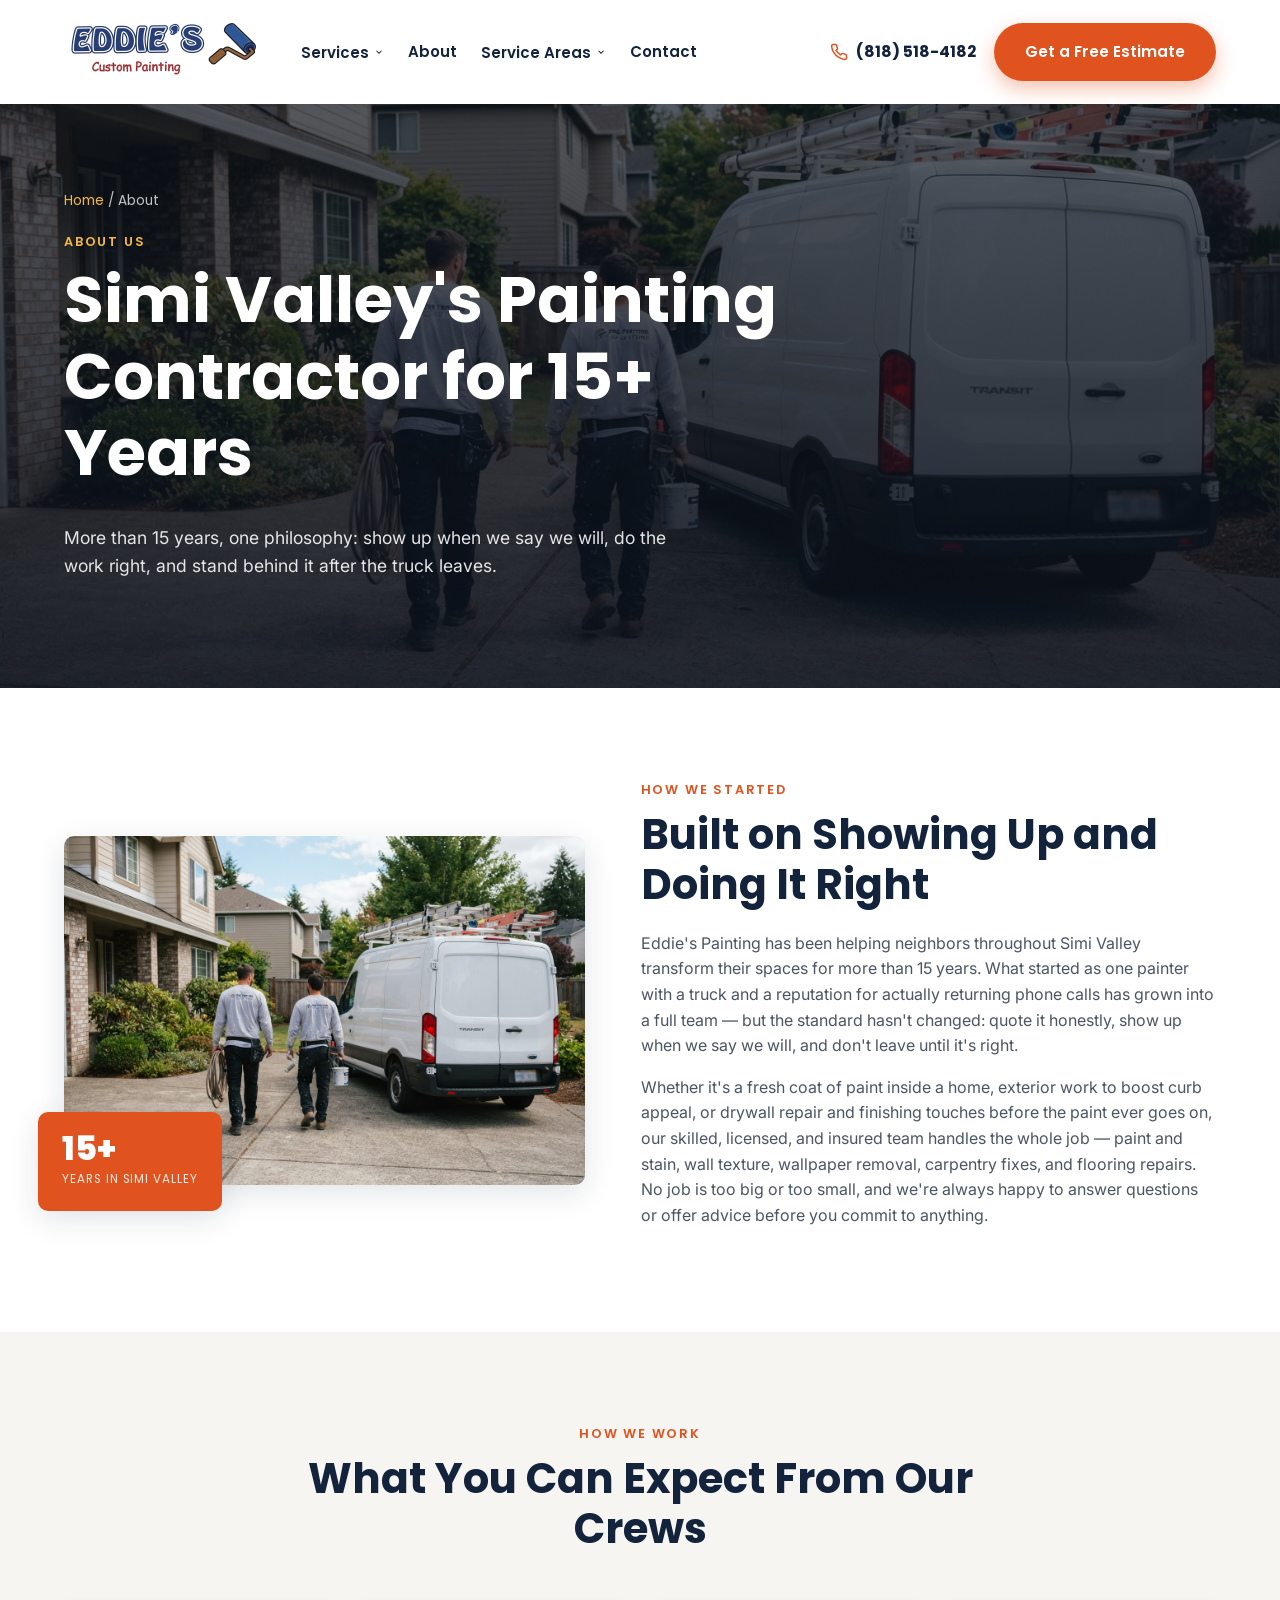
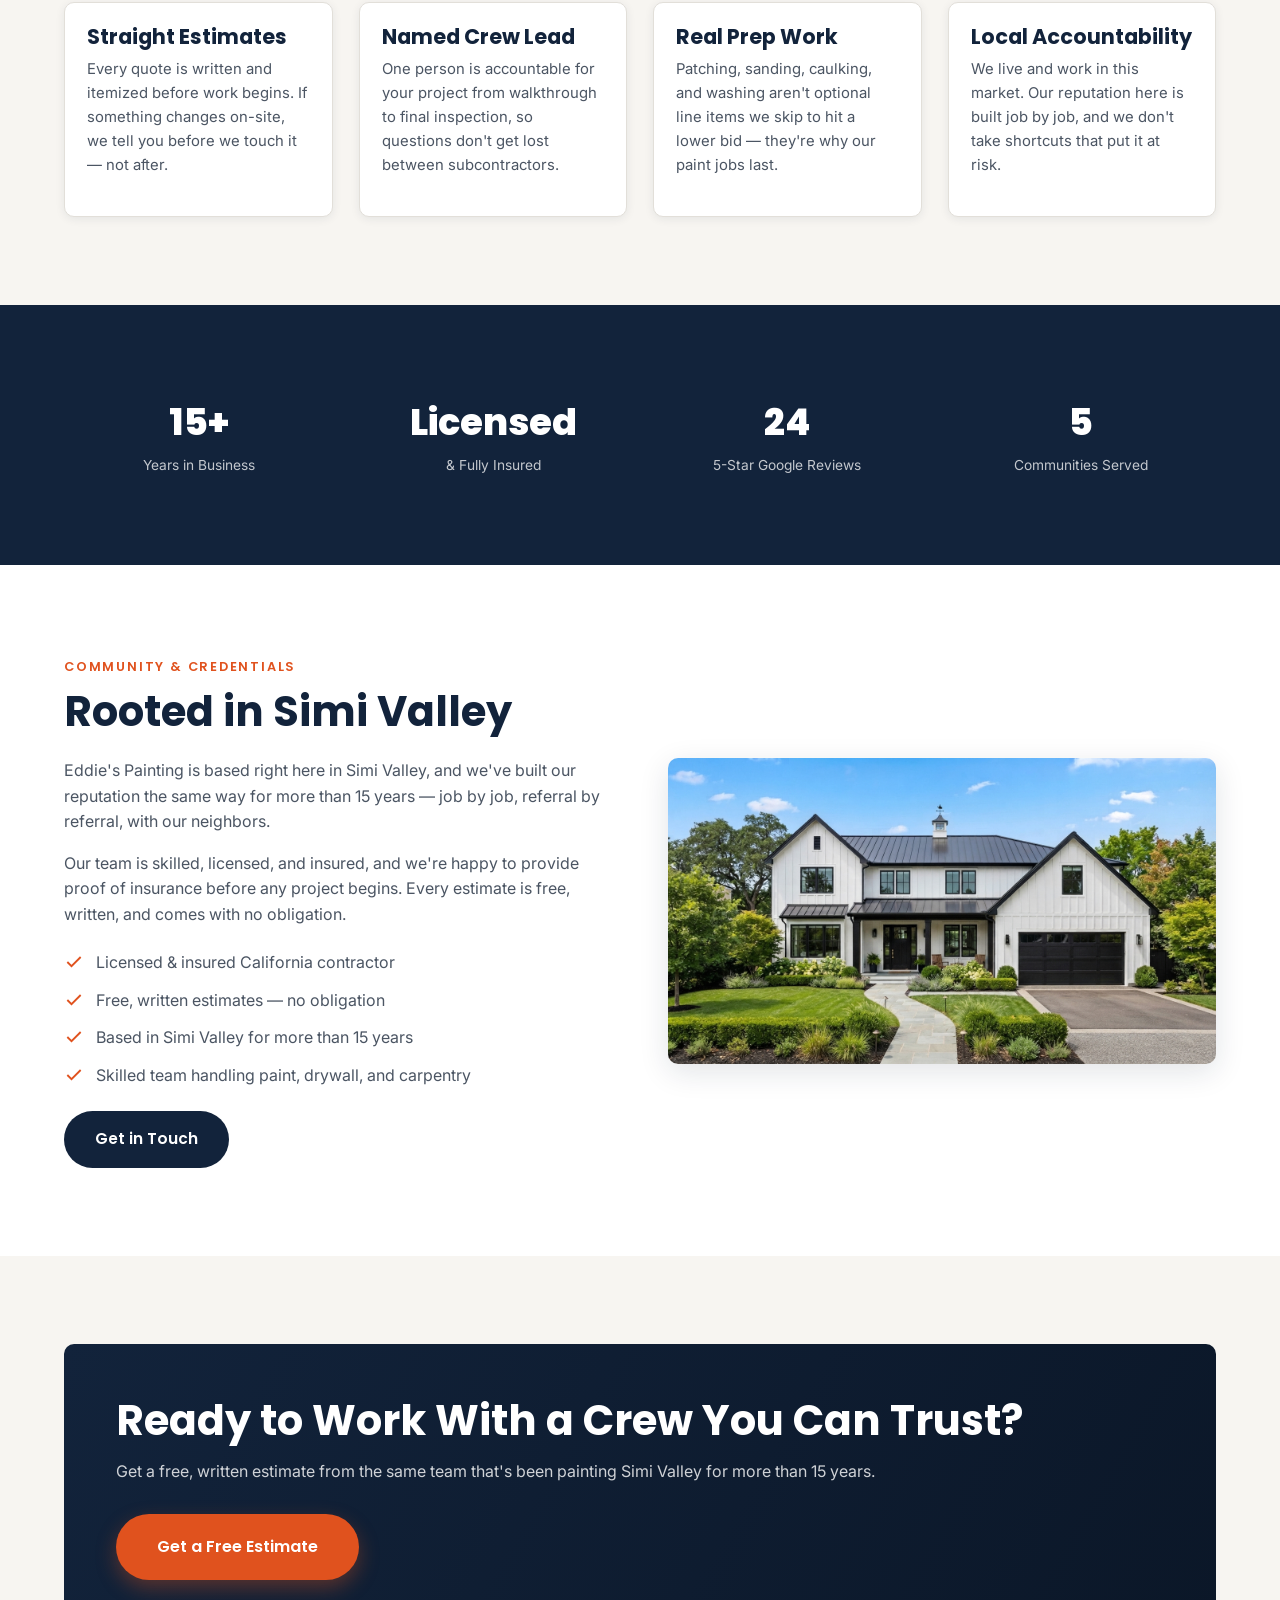
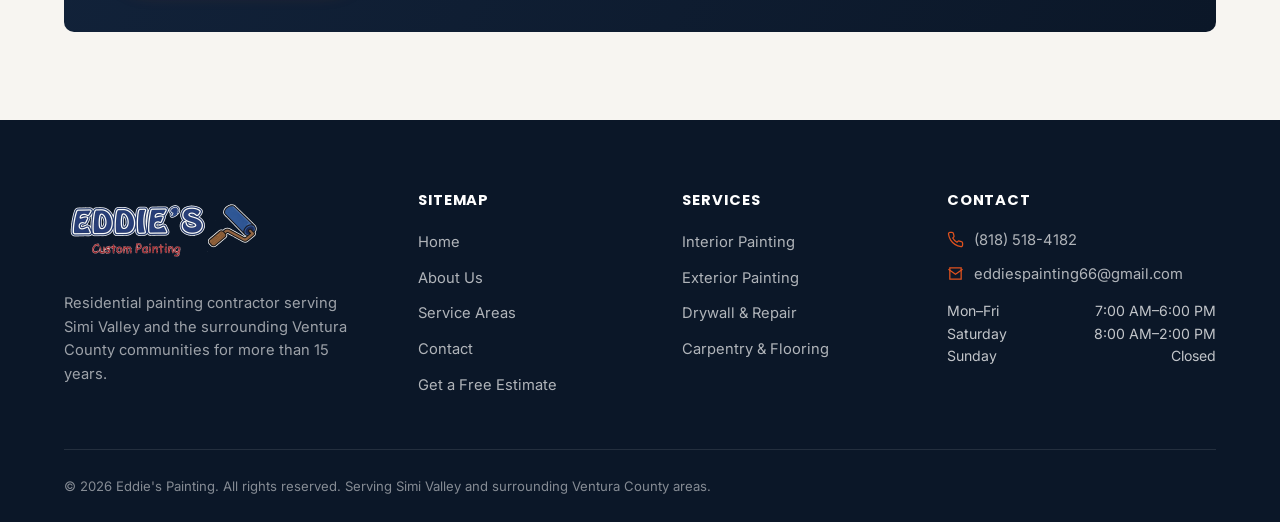
==== commit 7da98a17: "Add files via upload" ====
--- a/about.html
+++ b/about.html
@@ -4,7 +4,7 @@
 <meta charset="UTF-8">
 <meta name="viewport" content="width=device-width, initial-scale=1.0">
 <title>About Eddie's Painting | Simi Valley Painting Contractor</title>
-<meta name="description" content="Eddie's Painting has served Simi Valley, CA and Ventura County for more than 15 years. Learn about our team and our approach to residential and commercial painting.">
+<meta name="description" content="Eddie's Painting has served Simi Valley, CA and Ventura County for more than 15 years. Learn about our team and our approach to residential painting.">
 <link rel="canonical" href="https://www.eddiespaintingca.com/about.html">
 <link rel="preconnect" href="https://fonts.googleapis.com">
 <link href="https://fonts.googleapis.com/css2?family=Inter:wght@400;500;600;700&family=Poppins:wght@600;700;800&display=swap" rel="stylesheet">
@@ -217,7 +217,7 @@
         <a href="index.html" class="brand">
           <img class="brand-icon brand-logo-img" src="images/eddies-logo.png" alt="Eddie's Painting logo">
         </a>
-        <p>Residential and commercial painting contractor serving Simi Valley and the surrounding Ventura County communities for more than 15 years.</p>
+        <p>Residential painting contractor serving Simi Valley and the surrounding Ventura County communities for more than 15 years.</p>
       </div>
       <div>
         <h4>Sitemap</h4>
--- a/css/style.css
+++ b/css/style.css
@@ -165,8 +165,9 @@
   gap: 14px;
 }
 .brand-icon { width: 64px; height: 64px; flex-shrink: 0; }
-.brand-logo-img { width: auto; height: 84px; object-fit: contain; }
-@media (max-width: 900px) { .brand-logo-img { height: 60px; } }
+.brand-logo-img { width: auto; height: 84px; max-width: none; object-fit: contain; flex-shrink: 0; }
+@media (max-width: 900px) { img.brand-logo-img { height: 68px; width: auto; } }
+@media (max-width: 640px) { img.brand-logo-img { height: 80px; width: auto; } }
 .brand-icon .drip { fill: var(--accent); }
 .brand-icon .brush-body { fill: var(--accent); }
 .brand-icon .brush-outline { stroke: var(--white); }
@@ -352,6 +353,10 @@
   max-width: 640px;
   margin-bottom: 1.8rem;
 }
+@media (min-width: 641px) {
+  .hero-content h1 { font-size: 2rem; max-width: 340px; }
+  .hero-sub { font-size: 1rem; max-width: 300px; }
+}
 .hero-ctas { display: flex; gap: 14px; flex-wrap: wrap; margin-bottom: 2rem; }
 .hero-badges { display: flex; gap: 12px; flex-wrap: wrap; }
 .badge-pill {
@@ -371,6 +376,14 @@
 }
 .badge-pill .stars { color: var(--gold); letter-spacing: 1px; }
 .badge-pill .google-g { flex-shrink: 0; }
+.badge-plain {
+  background: none;
+  backdrop-filter: none;
+  -webkit-backdrop-filter: none;
+  border: none;
+  padding: 0;
+  border-radius: 0;
+}
 .hero-scroll {
   position: absolute;
   bottom: 28px; left: 50%;
@@ -448,6 +461,18 @@
   transition: background .2s ease;
 }
 .review-controls button:hover { background: rgba(255,255,255,.15); }
+.scroll-hint {
+  display: flex;
+  align-items: center;
+  justify-content: flex-end;
+  gap: 6px;
+  margin-top: 14px;
+  color: var(--gold);
+  font-size: .85rem;
+  font-weight: 600;
+  font-family: var(--font-head);
+}
+.scroll-hint svg { width: 16px; height: 16px; }
 
 /* ==========================================================================
    Services grid
@@ -719,7 +744,12 @@
   .footer-grid { grid-template-columns: 1fr 1fr; }
 }
 @media (max-width: 860px) {
-  .nav-links, .nav-right .nav-phone-text, .nav-right .btn-accent { display: none; }
+  .nav-links, .nav-right .btn-accent { display: none; }
+  .site-header nav[aria-label="Primary"] { display: none; }
+  .nav-inner { gap: 12px; }
+  .nav-phone svg { display: none; }
+  .nav-phone { flex-direction: row-reverse; }
+  .nav-phone-text { font-size: .82rem; }
   .nav-toggle { display: flex; align-items: center; justify-content: center; }
   .nav-right { gap: 14px; }
   .form-row { grid-template-columns: 1fr; }
@@ -744,7 +774,7 @@
   .hero-ctas { margin-top: auto; padding-top: 28px; margin-bottom: 1rem; }
   .brand-word { font-size: 1.05rem; }
   .brand-word span { font-size: .55rem; }
-  .brand-icon { width: 50px; height: 50px; }
+  .brand-icon:not(.brand-logo-img) { width: 50px; height: 50px; }
   .page-header { padding: 150px 0 60px; }
 }
 
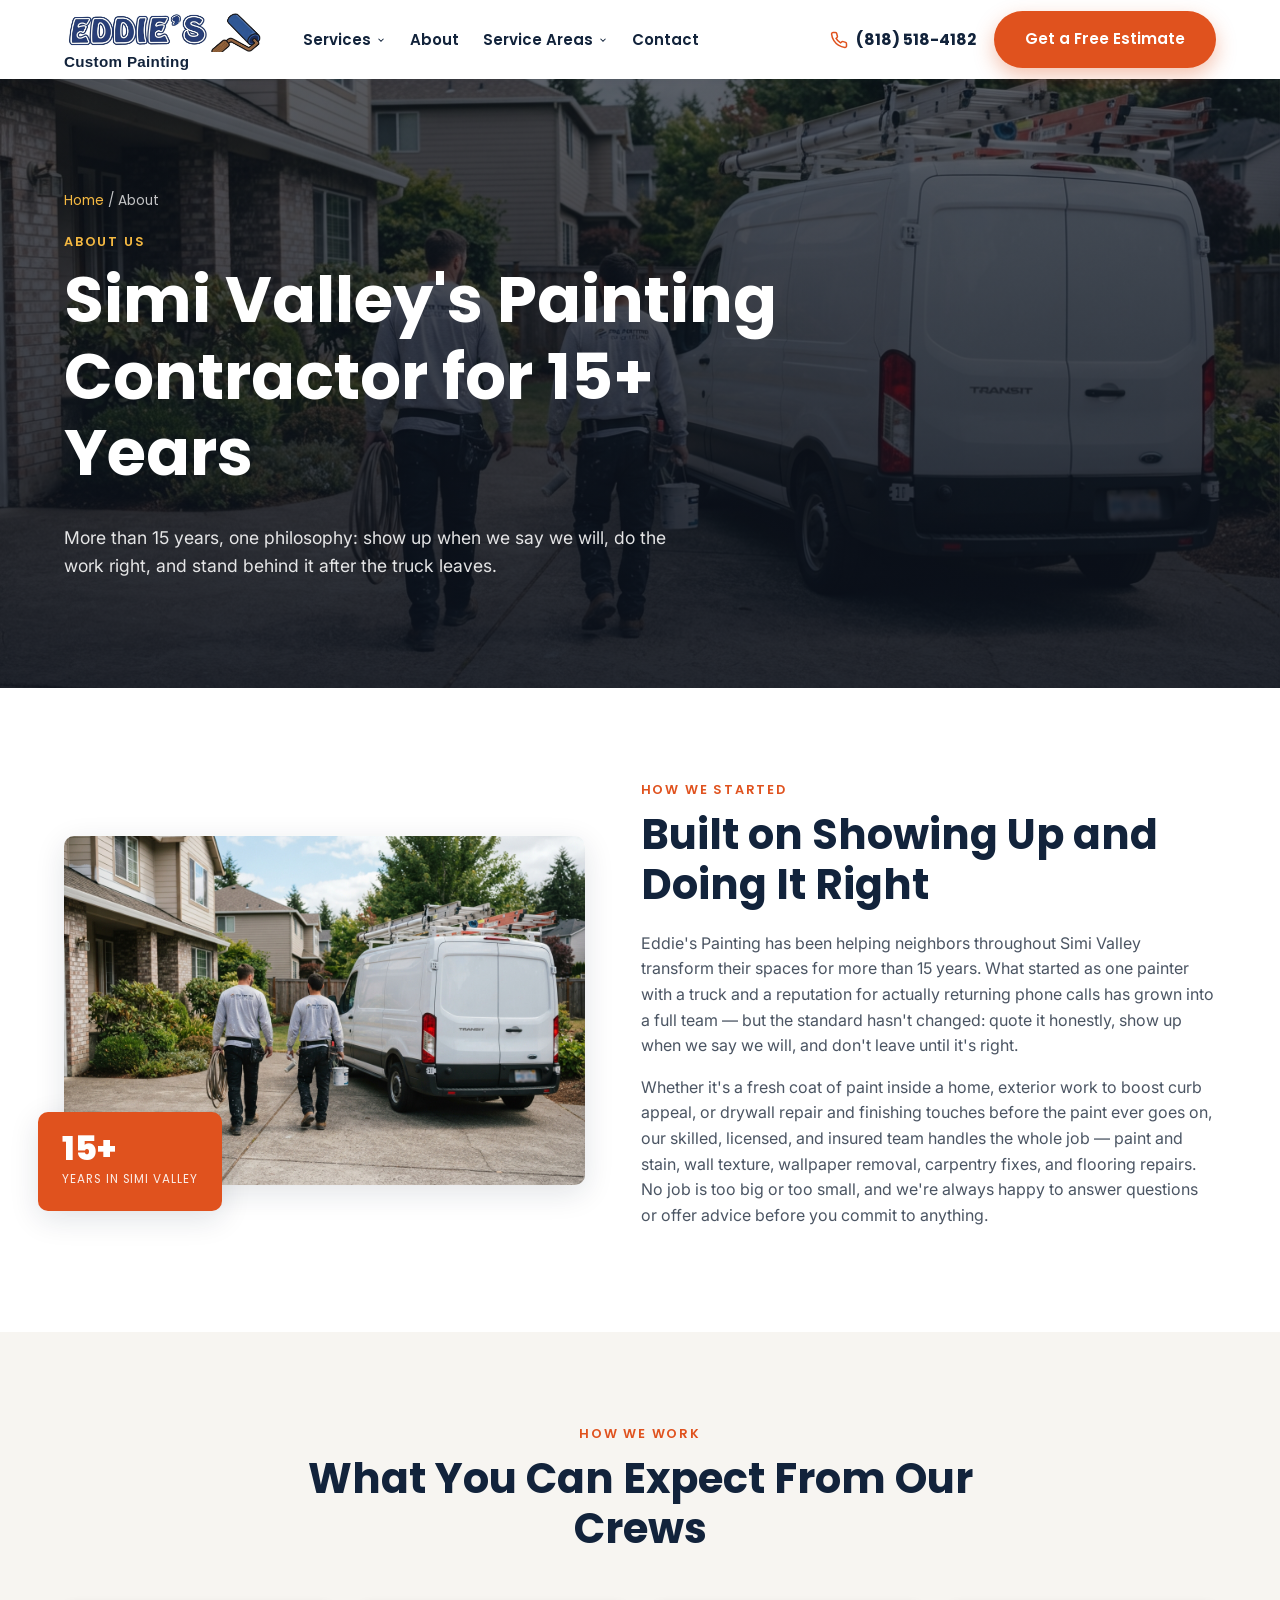
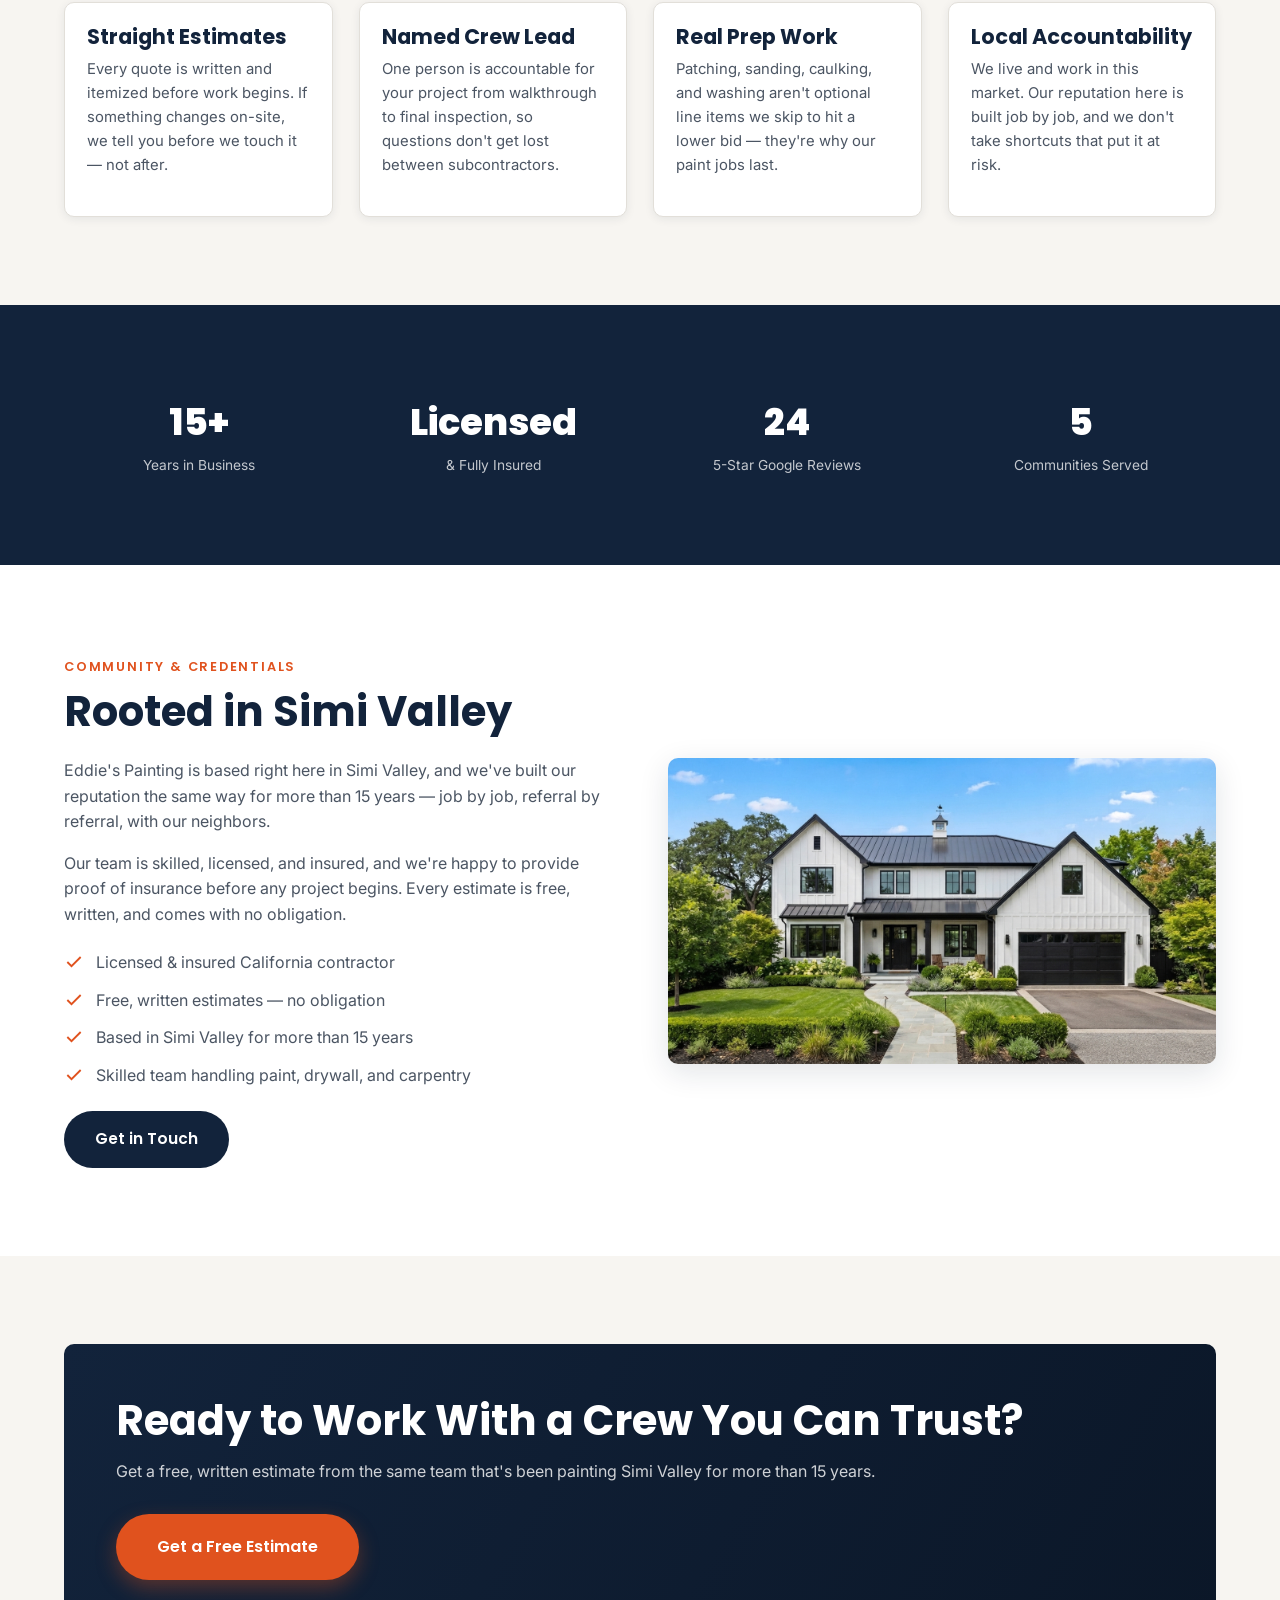
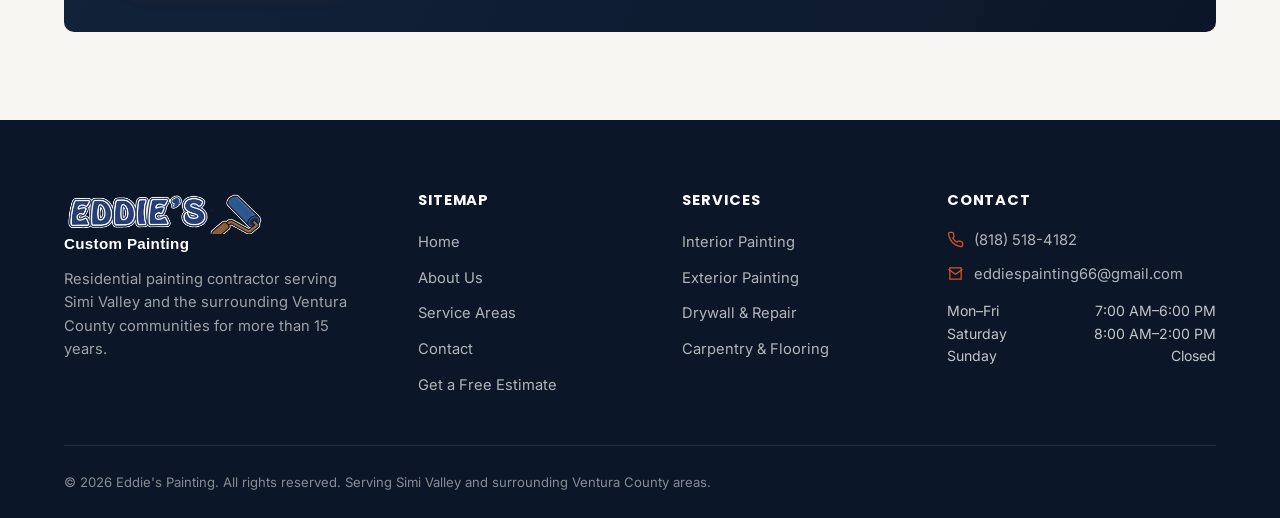
==== commit 399b558b: "Add files via upload" ====
--- a/about.html
+++ b/about.html
@@ -16,6 +16,7 @@
   <div class="container nav-inner">
     <a href="index.html" class="brand" aria-label="Eddie's Painting home">
       <img class="brand-icon brand-logo-img" src="images/eddies-logo.png" alt="Eddie's Painting logo">
+      <span class="brand-tagline">Custom Painting</span>
     </a>
     <nav aria-label="Primary">
       <ul class="nav-links">
@@ -216,6 +217,7 @@
       <div class="footer-brand">
         <a href="index.html" class="brand">
           <img class="brand-icon brand-logo-img" src="images/eddies-logo.png" alt="Eddie's Painting logo">
+      <span class="brand-tagline">Custom Painting</span>
         </a>
         <p>Residential painting contractor serving Simi Valley and the surrounding Ventura County communities for more than 15 years.</p>
       </div>
--- a/css/style.css
+++ b/css/style.css
@@ -161,13 +161,25 @@
 /* Logo */
 .brand {
   display: flex;
-  align-items: center;
-  gap: 14px;
+  flex-direction: column;
+  align-items: flex-start;
+  gap: 2px;
 }
 .brand-icon { width: 64px; height: 64px; flex-shrink: 0; }
-.brand-logo-img { width: auto; height: 84px; max-width: none; object-fit: contain; flex-shrink: 0; }
-@media (max-width: 900px) { img.brand-logo-img { height: 68px; width: auto; } }
-@media (max-width: 640px) { img.brand-logo-img { height: 80px; width: auto; } }
+.brand-logo-img { width: auto; height: 42px; max-width: none; object-fit: contain; flex-shrink: 0; }
+@media (max-width: 900px) { img.brand-logo-img { height: 34px; width: auto; } }
+@media (max-width: 640px) { img.brand-logo-img { height: 40px; width: auto; } }
+.brand-tagline {
+  font-family: 'Arial', 'Helvetica', sans-serif;
+  font-weight: 700;
+  font-size: .95rem;
+  letter-spacing: .02em;
+  color: var(--white);
+  line-height: 1;
+}
+.site-header.is-solid .brand-tagline,
+.site-header.nav-solid .brand-tagline { color: var(--navy); }
+@media (max-width: 640px) { .brand-tagline { font-size: .8rem; } }
 .brand-icon .drip { fill: var(--accent); }
 .brand-icon .brush-body { fill: var(--accent); }
 .brand-icon .brush-outline { stroke: var(--white); }
@@ -354,9 +366,12 @@
   margin-bottom: 1.8rem;
 }
 @media (min-width: 641px) {
+  .hero { align-items: center; }
+  .hero-content { padding-bottom: 0; }
   .hero-content h1 { font-size: 2rem; max-width: 340px; }
   .hero-sub { font-size: 1rem; max-width: 300px; }
 }
+
 .hero-ctas { display: flex; gap: 14px; flex-wrap: wrap; margin-bottom: 2rem; }
 .hero-badges { display: flex; gap: 12px; flex-wrap: wrap; }
 .badge-pill {
@@ -501,6 +516,8 @@
    Before / After gallery
    ========================================================================== */
 .gallery-grid { display: grid; grid-template-columns: repeat(3, 1fr); gap: 30px; }
+.gallery-grid figure { margin: 0; }
+@media (min-width: 1025px) { .gallery-grid-2col { grid-template-columns: repeat(2, 1fr); max-width: 760px; margin: 0 auto; } }
 .ba-slider {
   position: relative;
   border-radius: var(--radius);
@@ -803,3 +820,7 @@
 }
 .drawer-backdrop.open { opacity: 1; visibility: visible; }
 body.no-scroll { overflow: hidden; }
+
+@media (min-width: 641px) {
+  .scroll-hint { display: none; }
+}
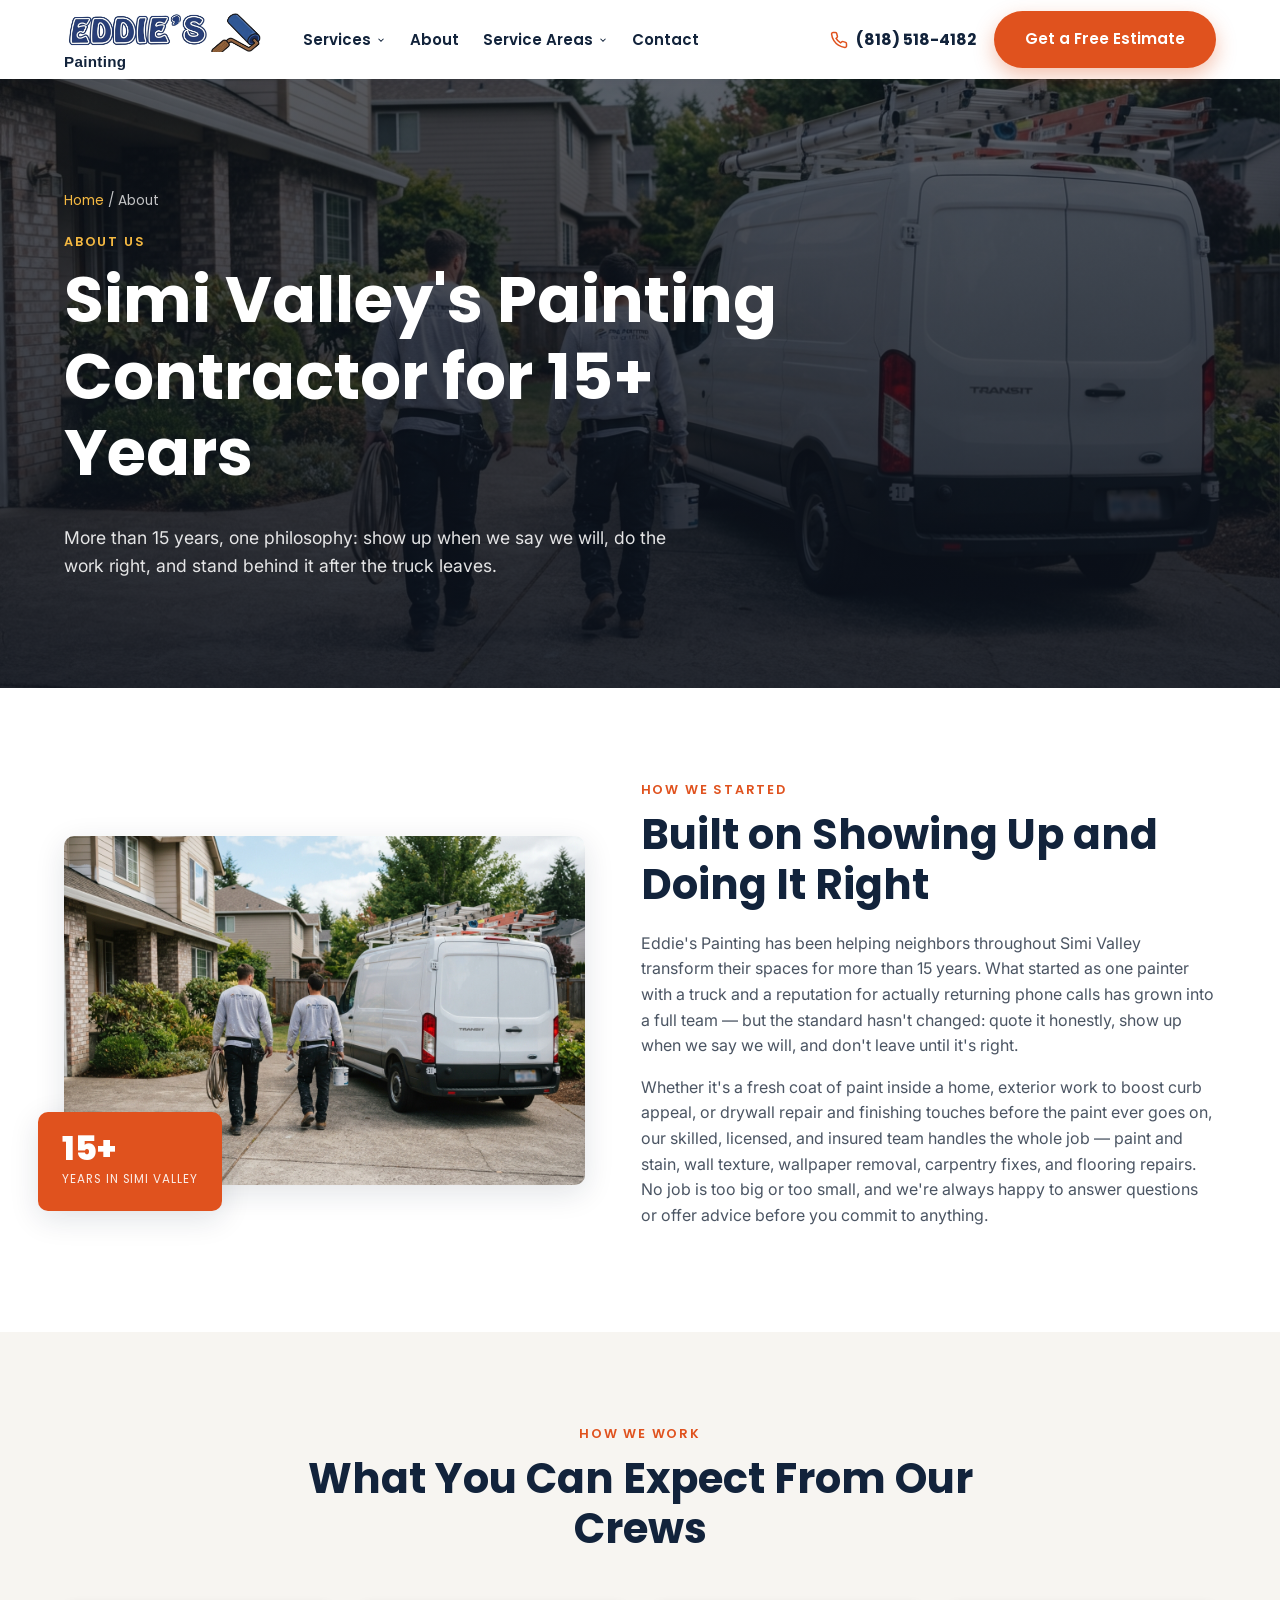
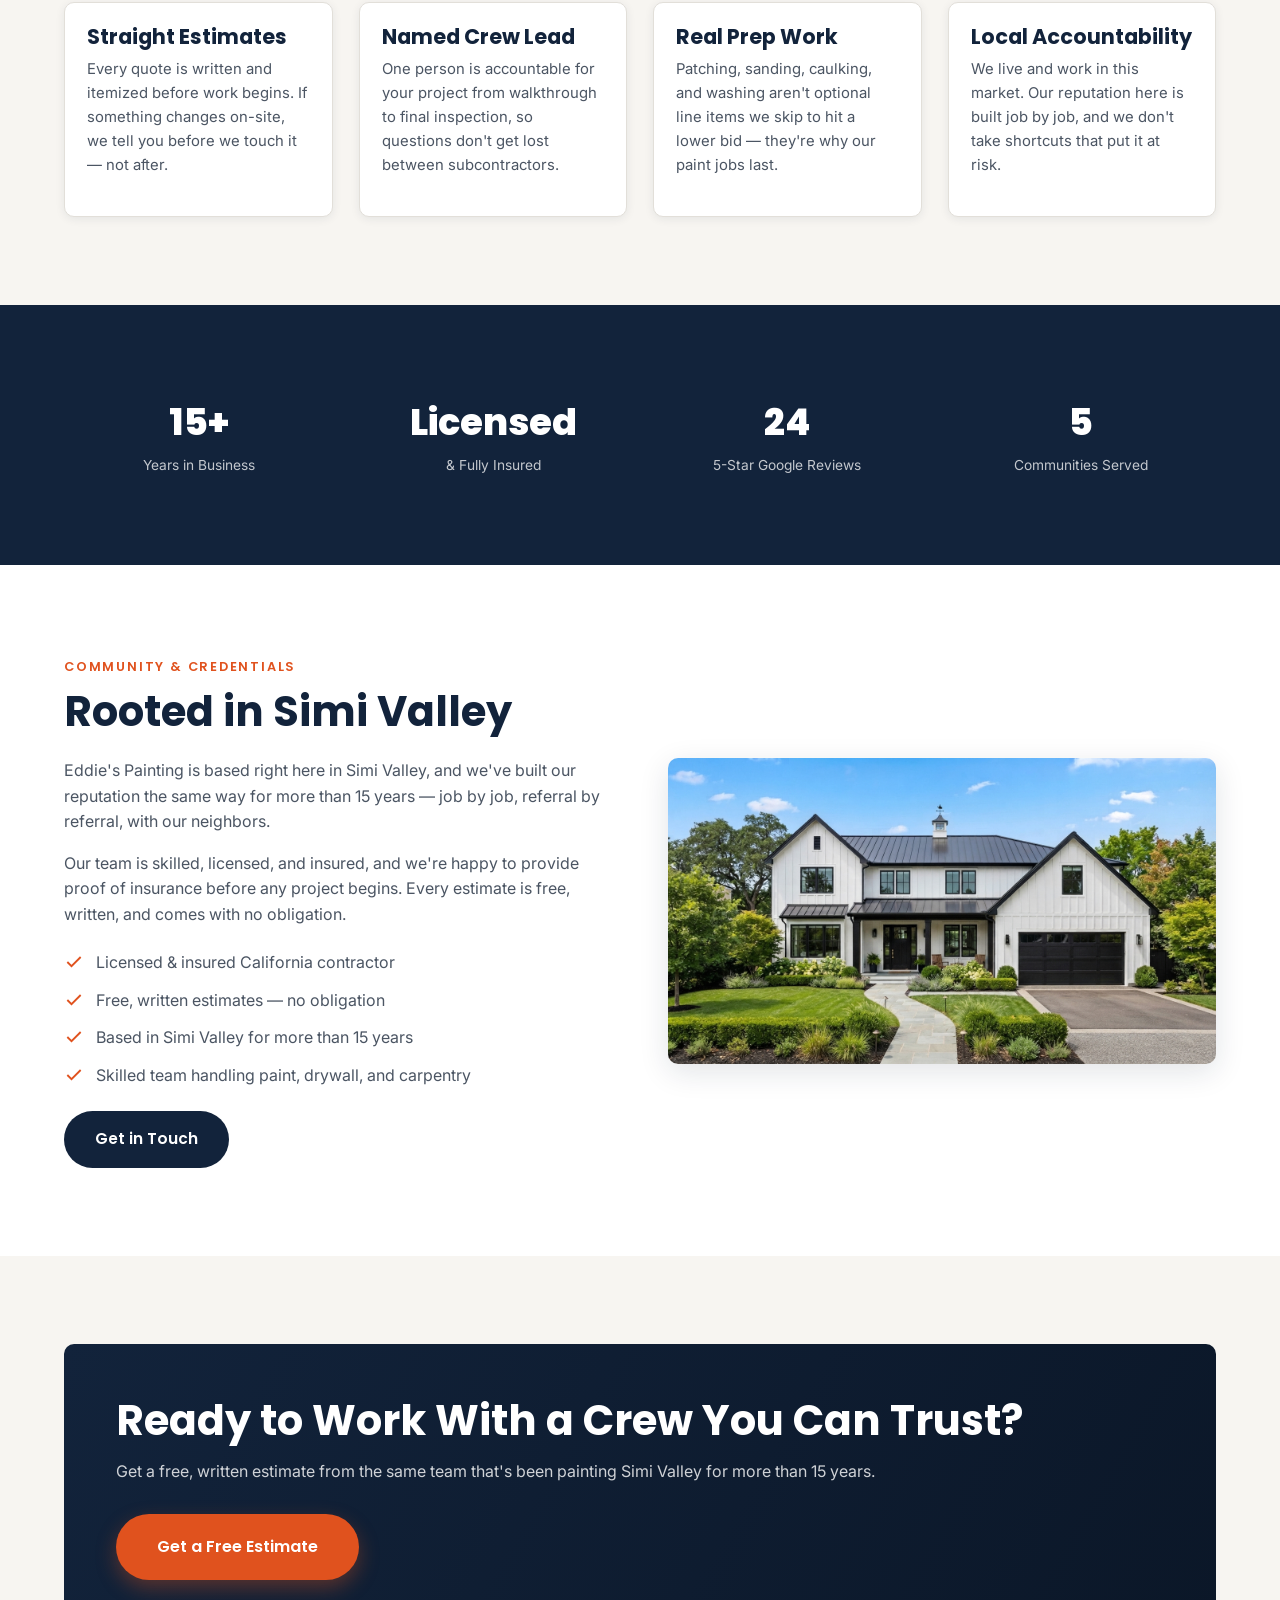
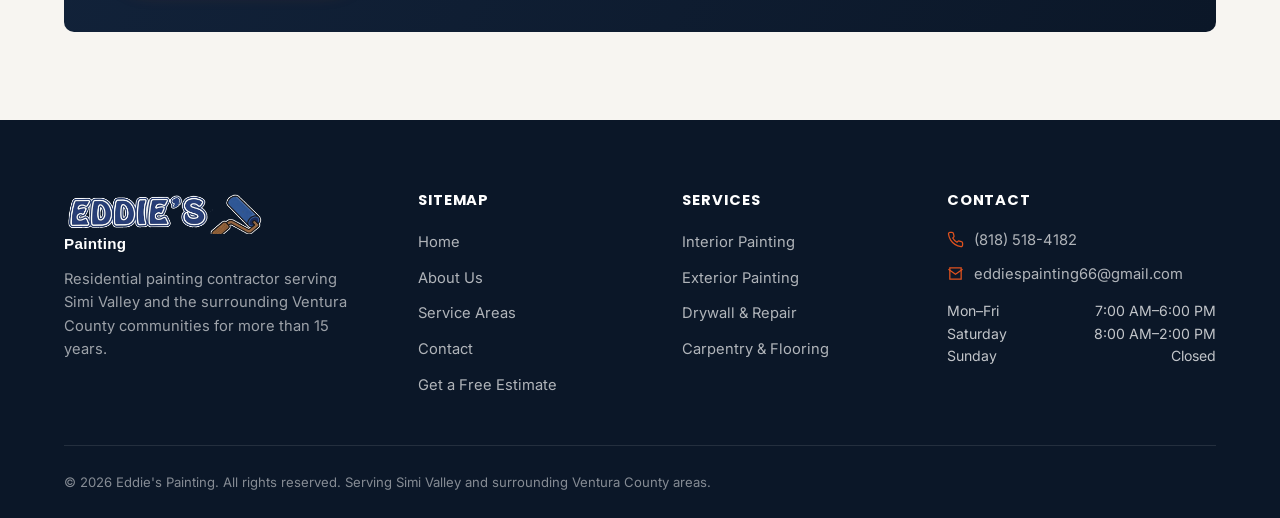
==== commit 6f8bb215: "Add files via upload" ====
--- a/about.html
+++ b/about.html
@@ -16,7 +16,7 @@
   <div class="container nav-inner">
     <a href="index.html" class="brand" aria-label="Eddie's Painting home">
       <img class="brand-icon brand-logo-img" src="images/eddies-logo.png" alt="Eddie's Painting logo">
-      <span class="brand-tagline">Custom Painting</span>
+      <span class="brand-tagline">Painting</span>
     </a>
     <nav aria-label="Primary">
       <ul class="nav-links">
@@ -217,7 +217,7 @@
       <div class="footer-brand">
         <a href="index.html" class="brand">
           <img class="brand-icon brand-logo-img" src="images/eddies-logo.png" alt="Eddie's Painting logo">
-      <span class="brand-tagline">Custom Painting</span>
+      <span class="brand-tagline">Painting</span>
         </a>
         <p>Residential painting contractor serving Simi Valley and the surrounding Ventura County communities for more than 15 years.</p>
       </div>
